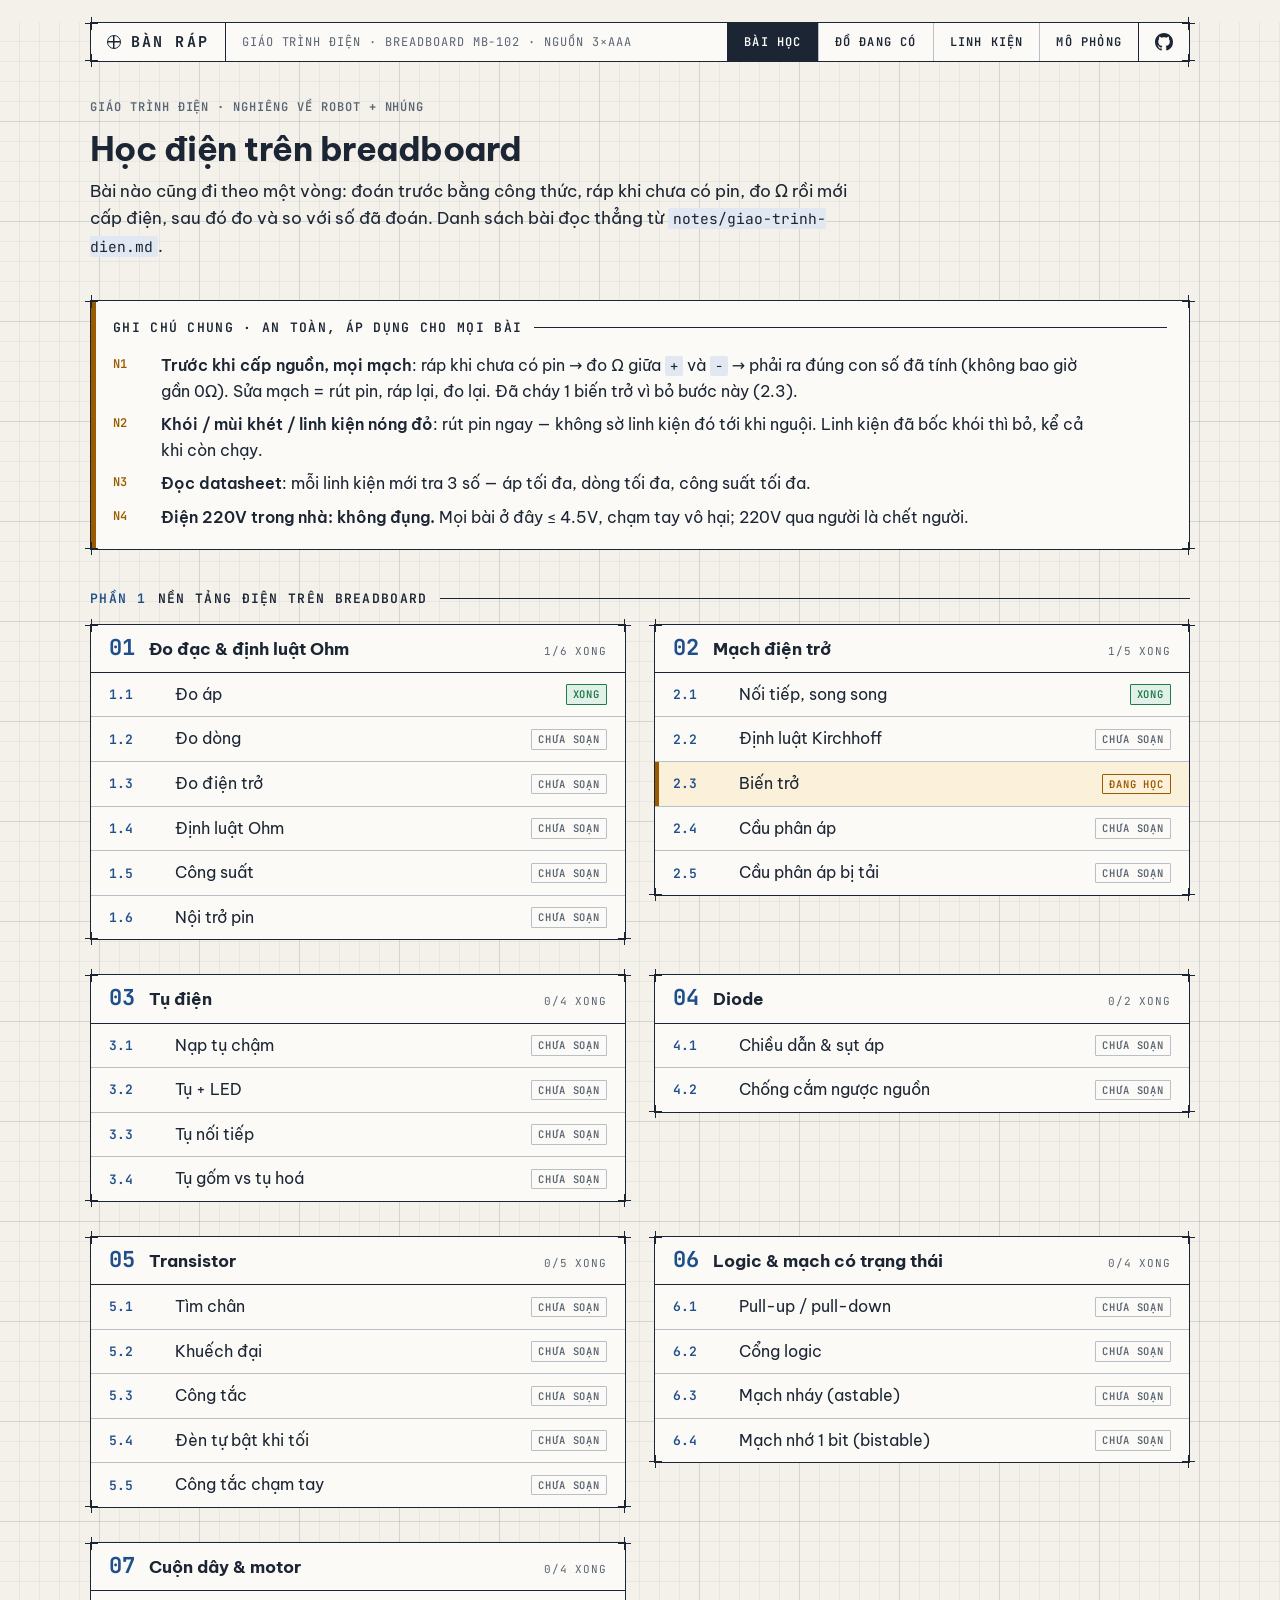
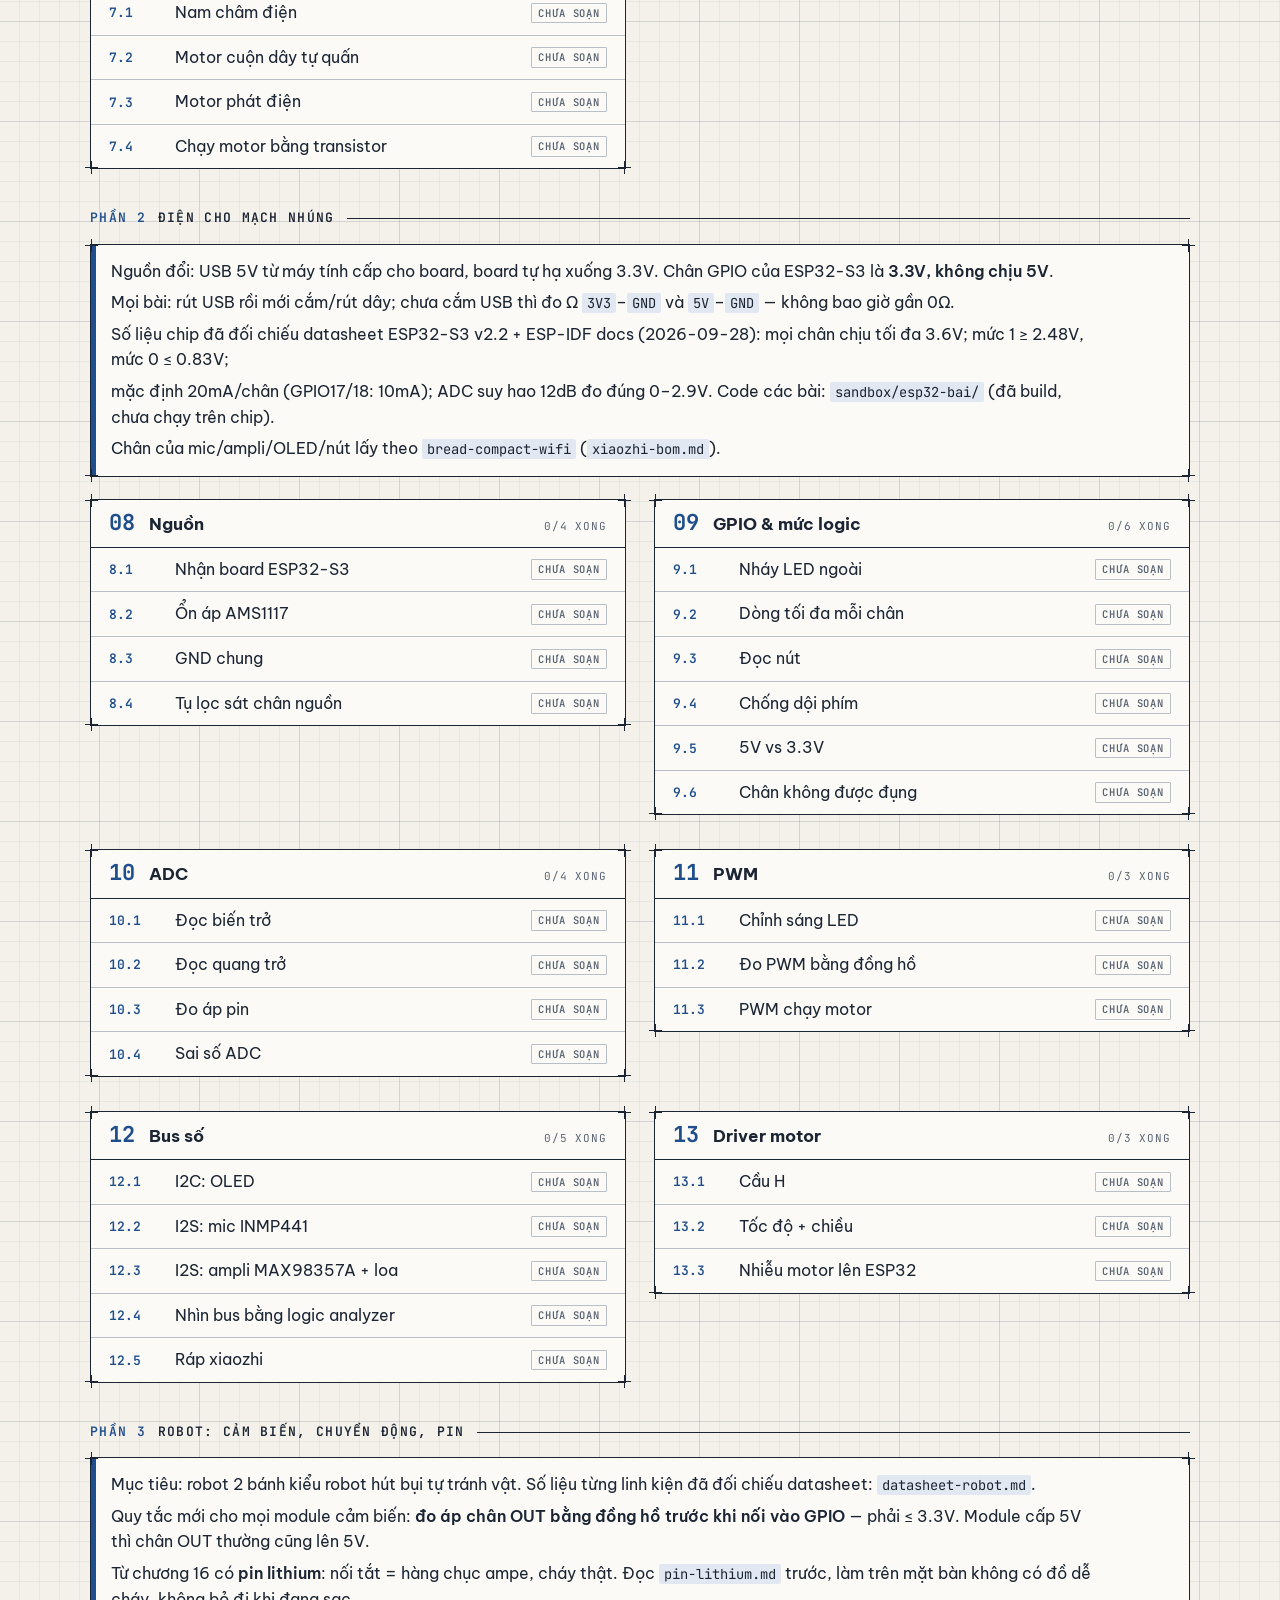
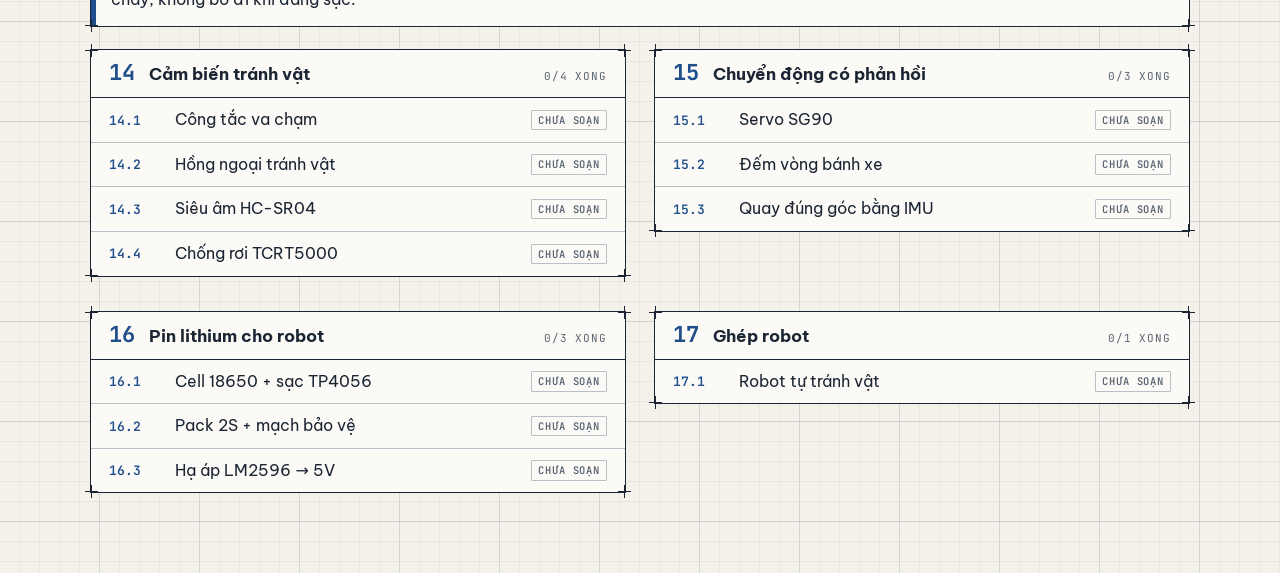
==== hoc/index.html @ 898e3765 "Repo đổi tên bibaplay, ẩn dòng affiliate khi chưa có link Shopee Co-Authored-By: Claude Opus 5.5 <no" ====
<!doctype html>
<html lang="vi">
<head>
<meta charset="utf-8">
<meta name="viewport" content="width=device-width, initial-scale=1">
<title>Bàn Ráp</title>
<link rel="preconnect" href="https://fonts.googleapis.com">
<link rel="stylesheet" href="https://fonts.googleapis.com/css2?family=Be+Vietnam+Pro:wght@400;600;700&family=JetBrains+Mono:wght@400;600&display=swap">
<link rel="stylesheet" href="style.css">
</head>
<body>
<header class="top to">
  <a href="#/" class="logo"><i aria-hidden="true"></i>BÀN RÁP</a>
  <span class="du-an">Giáo trình điện · breadboard MB-102 · nguồn 3×AAA</span>
  <nav><a href="#/" data-r="">Bài học</a><a href="#/do" data-r="do">Đồ đang có</a><a href="#/linh-kien" data-r="linh-kien">Linh kiện</a><a href="#/mo-phong" data-r="mo-phong">Mô phỏng</a></nav>
  <div class="top-phu">
    <span id="luot-xem" class="luot-xem" hidden><svg viewBox="0 0 24 24" aria-hidden="true"><path d="M1.5 12S5.5 4.5 12 4.5 22.5 12 22.5 12 18.5 19.5 12 19.5 1.5 12 1.5 12Z"/><circle cx="12" cy="12" r="3.2"/></svg><b></b><span class="an-chu"> lượt xem</span></span>
    <a href="https://github.com/TyronNhatAnh/bibaplay" class="gh" target="_blank" rel="noopener" aria-label="Source trên GitHub" title="Source trên GitHub"><svg viewBox="0 0 16 16" aria-hidden="true"><path d="M8 0C3.58 0 0 3.58 0 8c0 3.54 2.29 6.53 5.47 7.59.4.07.55-.17.55-.38 0-.19-.01-.82-.01-1.49-2.01.37-2.53-.49-2.69-.94-.09-.23-.48-.94-.82-1.13-.28-.15-.68-.52-.01-.53.63-.01 1.08.58 1.23.82.72 1.21 1.87.87 2.33.66.07-.52.28-.87.51-1.07-1.78-.2-3.64-.89-3.64-3.95 0-.87.31-1.59.82-2.15-.08-.2-.36-1.02.08-2.12 0 0 .67-.21 2.2.82.64-.18 1.32-.27 2-.27.68 0 1.36.09 2 .27 1.53-1.04 2.2-.82 2.2-.82.44 1.1.16 1.92.08 2.12.51.56.82 1.27.82 2.15 0 3.07-1.87 3.75-3.65 3.95.29.25.54.73.54 1.48 0 1.07-.01 1.93-.01 2.2 0 .21.15.46.55.38A8.013 8.013 0 0 0 16 8c0-4.42-3.58-8-8-8Z"/></svg></a>
  </div>
</header>
<main id="app"><p class="mo">Đang tải…</p></main>
<script src="md.js"></script>
<script src="board.js"></script>
<script src="linhkien.js"></script>
<script src="bai-chung.js"></script>
<script src="mua.js"></script>
<script src="mo-phong.js"></script>
<script src="mo-phong-ui.js"></script>
<script src="luu-server.js"></script>
<script src="app.js"></script>
</body>
</html>
---- hoc/style.css ----
/* Phong cách tờ bản vẽ kỹ thuật: giấy kẻ lưới, khung mảnh có dấu góc, khung tên, nhãn mono in hoa.
   Tối = blueprint. Màu linh kiện trên breadboard giữ nghĩa (đỏ = +, xanh = −) ở cả hai nền. */
:root{
  color-scheme:light;
  --bg:#F3F1EA; --grid:rgba(30,52,82,.055); --grid-lon:rgba(30,52,82,.10);
  --panel:#FBFAF6; --ink:#1B2533; --muted:#5B6573; --line:#B9BFC6; --line-dam:#1B2533;
  --accent:#1F4E8C; --accent-bg:#E1E8F2;
  --board:#ECEDEA; --hole:#9AA3AD; --dai:#D6E2F0; --ranh:#D9DCD8;
  --pos:#C8322B; --neg:#2A62C9; --wire-neg:#23303D;
  --pot:#2F6FD6; --knob:#FFFFFF; --tro:#D9B98A; --moi:#D98A00;
  --warn:#9A5B00; --warn-bg:#FBF0D9; --bad:#B42318; --bad-bg:#FBE6E3; --ok:#1F7A4A; --ok-bg:#E2F1E7;
  --mono:"JetBrains Mono",ui-monospace,Menlo,monospace;
}
@media (prefers-color-scheme: dark){
  :root:not([data-theme="light"]){
    color-scheme:dark;
    --bg:#0B2342; --grid:rgba(190,220,255,.06); --grid-lon:rgba(190,220,255,.12);
    --panel:#0F2B50; --ink:#E6F0FA; --muted:#9DB4CE; --line:#3A5A80; --line-dam:#CFE2F6;
    --accent:#8CC4FF; --accent-bg:#17406E;
    --board:#15375F; --hole:#6A88AA; --dai:#1F4A7A; --ranh:#1A4069;
    --pos:#FF7A6E; --neg:#7FB0FF; --wire-neg:#D5E3F2;
    --pot:#4C86E8; --knob:#E6F0FA; --tro:#C4A274; --moi:#FFC24D;
    --warn:#F5BD66; --warn-bg:#3A3018; --bad:#FF9185; --bad-bg:#4A1F24; --ok:#79DBA5; --ok-bg:#133B35;
  }
}
:root[data-theme="dark"]{
  color-scheme:dark;
  --bg:#0B2342; --grid:rgba(190,220,255,.06); --grid-lon:rgba(190,220,255,.12);
  --panel:#0F2B50; --ink:#E6F0FA; --muted:#9DB4CE; --line:#3A5A80; --line-dam:#CFE2F6;
  --accent:#8CC4FF; --accent-bg:#17406E;
  --board:#15375F; --hole:#6A88AA; --dai:#1F4A7A; --ranh:#1A4069;
  --pos:#FF7A6E; --neg:#7FB0FF; --wire-neg:#D5E3F2;
  --pot:#4C86E8; --knob:#E6F0FA; --tro:#C4A274; --moi:#FFC24D;
  --warn:#F5BD66; --warn-bg:#3A3018; --bad:#FF9185; --bad-bg:#4A1F24; --ok:#79DBA5; --ok-bg:#133B35;
}
*{box-sizing:border-box}
html{background:var(--bg)}
body{margin:0;color:var(--ink);font:16px/1.6 "Be Vietnam Pro",system-ui,sans-serif;padding:0 16px;
  background-color:var(--bg);
  background-image:
    linear-gradient(var(--grid-lon) 1px,transparent 1px),linear-gradient(90deg,var(--grid-lon) 1px,transparent 1px),
    linear-gradient(var(--grid) 1px,transparent 1px),linear-gradient(90deg,var(--grid) 1px,transparent 1px);
  background-size:100px 100px,100px 100px,20px 20px,20px 20px;background-position:-1px -1px}
a{color:var(--accent);text-underline-offset:3px}
a:focus-visible,input:focus-visible{outline:2px solid var(--accent);outline-offset:2px}
b,strong{font-weight:600}

/* nhãn kỹ thuật dùng chung */
.eyebrow,thead th,caption,.tb dt,.gate>b,.pill,.dd,figcaption .so-hinh{
  font-family:var(--mono);text-transform:uppercase;letter-spacing:.08em}

/* tờ giấy: khung mảnh + dấu chữ thập ở 4 góc, thò ra ngoài khung 6px */
.to{position:relative;background:var(--panel);border:1px solid var(--line-dam)}
.to::before{content:"";position:absolute;inset:-6px;pointer-events:none;
  --c:var(--line-dam);
  background:
    linear-gradient(var(--c),var(--c)) 0 6px/13px 1px no-repeat,linear-gradient(var(--c),var(--c)) 6px 0/1px 13px no-repeat,
    linear-gradient(var(--c),var(--c)) 100% 6px/13px 1px no-repeat,linear-gradient(var(--c),var(--c)) calc(100% - 6px) 0/1px 13px no-repeat,
    linear-gradient(var(--c),var(--c)) 0 calc(100% - 6px)/13px 1px no-repeat,linear-gradient(var(--c),var(--c)) 6px 100%/1px 13px no-repeat,
    linear-gradient(var(--c),var(--c)) 100% calc(100% - 6px)/13px 1px no-repeat,linear-gradient(var(--c),var(--c)) calc(100% - 6px) 100%/1px 13px no-repeat}

/* đầu trang = dải khung tên */
.top{max-width:1100px;margin:22px auto 0;display:grid;grid-template-columns:auto 1fr auto auto;align-items:stretch}
.top>*{padding:10px 16px;display:flex;align-items:center}
.top>*+*{border-left:1px solid var(--line-dam)}
.logo{font:700 15px/1 var(--mono);letter-spacing:.14em;color:var(--ink);text-decoration:none;gap:10px}
.logo i{display:inline-block;width:14px;height:14px;border:1.5px solid currentColor;border-radius:50%;
  background:linear-gradient(currentColor,currentColor) center/100% 1.5px no-repeat,linear-gradient(90deg,currentColor,currentColor) center/1.5px 100% no-repeat}
.top .du-an{font:12px/1.35 var(--mono);color:var(--muted);text-transform:uppercase;letter-spacing:.08em}
.top nav{gap:0;padding:0}
.top nav a{font:600 12px/1 var(--mono);text-transform:uppercase;letter-spacing:.1em;text-decoration:none;color:var(--ink);padding:0 16px;height:100%;display:flex;align-items:center}
.top nav a+a{border-left:1px solid var(--line)}
.top nav a:hover,.top nav a[aria-current]{background:var(--ink);color:var(--panel)}
/* lượt xem + GitHub, góc phải đầu trang */
.top-phu{gap:14px;font:600 12px/1 var(--mono)}
.top-phu svg{width:18px;height:18px;display:block}
.luot-xem{display:flex;align-items:center;gap:6px;color:var(--muted)}
.luot-xem svg{fill:none;stroke:currentColor;stroke-width:1.8}
.luot-xem[hidden]{display:none}
.luot-xem .an-chu{position:absolute;width:1px;height:1px;overflow:hidden;clip:rect(0 0 0 0)}
.gh{color:var(--ink);display:flex} .gh svg{fill:currentColor} .gh:hover{color:var(--accent)}
/* màn hẹp: logo một hàng, nav xuống hàng dưới và tự xuống dòng thay vì gãy chữ trong từng mục */
@media (max-width:640px){.top{grid-template-columns:1fr auto}.top nav{grid-column:1/-1;grid-row:2}.top .du-an{display:none}.top>*+*{border-left:0;border-top:1px solid var(--line-dam)}
  .top nav{flex-wrap:wrap}.top>.top-phu{border-top:0;border-left:1px solid var(--line-dam)}.top nav a{flex:1 1 auto;height:auto;justify-content:center;white-space:nowrap;padding:12px 10px;border-bottom:1px solid var(--line);margin-bottom:-1px}}

main{max-width:1100px;margin:0 auto;padding-block:36px 80px;display:flex;flex-direction:column;gap:40px}
h1{font-size:34px;line-height:1.15;margin:0;text-wrap:balance;letter-spacing:-.015em}
h1 .so{font-family:var(--mono);font-weight:400;color:var(--accent);margin-right:12px}
/* tiêu đề mục: chữ mono + vạch kẻ tới hết lề như đường chú thích */
h2{font:600 13px/1.4 var(--mono);text-transform:uppercase;letter-spacing:.1em;margin:0 0 16px;display:flex;align-items:center;gap:12px}
h2::after{content:"";flex:1;border-top:1px solid var(--line-dam);min-width:24px}
h2 .so{color:var(--accent)}
.eyebrow{font-size:12px;font-weight:600;color:var(--muted);margin:0 0 12px;display:flex;flex-wrap:wrap;gap:8px;align-items:center}
.lede{max-width:70ch;margin:10px 0 0;font-size:17px}
.mo{color:var(--muted);font-size:14px}
code{font-family:var(--mono);font-size:.86em;background:var(--accent-bg);padding:1px 5px;border-radius:2px}
.khung{padding:18px 22px}
.khung p{margin:0 0 8px;max-width:75ch} .khung p:last-child{margin-bottom:0}
.khung ul{margin:0 0 8px;padding-left:20px}

.pill{display:inline-block;font-size:10.5px;font-weight:600;line-height:1;padding:4px 6px;border:1px solid currentColor;border-radius:1px;white-space:nowrap}
.pill.ok{color:var(--ok);background:var(--ok-bg)} .pill.xau{color:var(--bad);background:var(--bad-bg)}
.pill.dang{color:var(--warn);background:var(--warn-bg)} .pill.soan{color:var(--accent);background:var(--accent-bg)}
.pill.mo{color:var(--muted);border-color:var(--line)}
.pill.canh{color:var(--warn);background:var(--warn-bg)} .pill.kiem{color:var(--accent);background:var(--accent-bg)}

/* khung tên của bài (title block) */
.tb{display:grid;grid-template-columns:repeat(auto-fit,minmax(150px,1fr));margin:0;overflow:hidden}
.tb>div{padding:9px 14px;border-right:1px solid var(--line);border-bottom:1px solid var(--line);margin:0 -1px -1px 0}
.tb dt{font-size:10px;color:var(--muted);margin-bottom:2px}
.tb dd{margin:0;font-weight:600;font-size:14px}

/* ghi chú chung (luật an toàn) — đánh số N1, N2 như tờ ghi chú bản vẽ */
.antoan{padding:18px 22px;box-shadow:inset 5px 0 0 var(--warn)}
.antoan ol{margin:0;padding:0;list-style:none;counter-reset:n;display:flex;flex-direction:column;gap:8px}
.antoan li{counter-increment:n;display:grid;grid-template-columns:3em 1fr;max-width:90ch}
.antoan li::before{content:"N" counter(n);font:600 12px/1.9 var(--mono);color:var(--warn)}

/* trang chủ: danh mục bản vẽ */
.danh-muc{display:grid;grid-template-columns:repeat(auto-fit,minmax(min(100%,480px),1fr));gap:34px 28px;align-items:start}
.dm-dau{display:flex;align-items:baseline;gap:14px;padding:12px 18px;border-bottom:1px solid var(--line-dam)}
.dm-dau .so{font:700 22px/1 var(--mono);color:var(--accent)}
.dm-dau h3{margin:0;font-size:17px;line-height:1.3}
.dm-dau .dem{margin-left:auto;font:11px var(--mono);color:var(--muted);text-transform:uppercase;letter-spacing:.08em;white-space:nowrap}
.ds{list-style:none;margin:0;padding:0}
.ds li+li{border-top:1px solid var(--line)}
.ds a{display:grid;grid-template-columns:3.4em 1fr auto;gap:12px;align-items:center;padding:9px 18px;text-decoration:none;color:var(--ink)}
.ds a:hover{background:var(--accent-bg)}
.ds a.dang-o{background:var(--warn-bg);box-shadow:inset 4px 0 0 var(--warn)}
.ds .id{font:600 13px var(--mono);color:var(--accent)}

.dan-phan{padding:14px 20px;box-shadow:inset 5px 0 0 var(--accent);margin-bottom:22px}
.dan-phan p{margin:0 0 6px;max-width:90ch} .dan-phan p:last-child{margin:0}
.nhan-dan{font:600 10.5px var(--mono);text-transform:uppercase;letter-spacing:.08em;color:var(--accent)}

/* Tờ giấy sáng cho mọi hình vẽ: ở nền blueprint (tối) hình vẫn nằm trên giấy trắng, màu linh kiện thật dễ nhìn. */
:is(.lk-hinh,.do-luoi figure,.can li,.buoc-noidung>figure,.sd-hinh,.mp-ban){
  color-scheme:light;
  --bg:#F3F1EA; --panel:#FFFFFF; --ink:#1B2533; --muted:#5B6573; --line:#C9CED4; --line-dam:#1B2533;
  --accent:#1F4E8C; --accent-bg:#E1E8F2;
  --board:#ECEDEA; --hole:#9AA3AD; --dai:#D6E2F0; --ranh:#D9DCD8;
  --pos:#C8322B; --neg:#2A62C9; --wire-neg:#23303D;
  --pot:#2F6FD6; --knob:#FFFFFF; --tro:#D9B98A; --moi:#D98A00;
  --warn:#9A5B00; --warn-bg:#FBF0D9; --bad:#B42318; --bad-bg:#FBE6E3; --ok:#1F7A4A; --ok-bg:#E2F1E7;
  background:var(--panel);color:var(--ink)}

/* thư viện linh kiện: hình vẽ màu thật, nét chú thích theo màu mực của trang */
svg.lk-anh{display:block;width:100%;height:auto;color:var(--ink)}
svg.lk-kh{display:block;width:100%;max-width:200px;height:auto;margin:auto;color:var(--ink)}
.lk-chan{stroke:#9AA3AD;stroke-width:2.5;fill:none;stroke-linecap:round}
.lk-dan{stroke:var(--muted);stroke-width:1}
.lk-cham{fill:var(--ink)}
.lk-chu,.lk-mo,.lk-canh,.lk-xau{font:10.5px var(--mono);paint-order:stroke;stroke:var(--panel);stroke-width:3px;stroke-linejoin:round}
.lk-chu{fill:var(--ink)} .lk-mo{fill:var(--muted)} .lk-canh{fill:var(--warn);font-weight:600} .lk-xau{fill:var(--bad);font-weight:600}
.lk-trang{fill:#fff;font:600 10px var(--mono)} .lk-trang-mo{fill:#C9D2DB;font:9px var(--mono)} .lk-toi{fill:#2A1A0C;font:700 12px var(--mono)}
.lk-lcd{fill:#1C2A18;font:600 17px var(--mono)}
.lk-to-ngang{fill:var(--dai)}
.lk-net{stroke:currentColor;stroke-width:1.8;fill:none;stroke-linejoin:round} .lk-net-mo{stroke:currentColor;stroke-width:1.3}
.lk-dac{fill:currentColor} .lk-chu-kh{fill:currentColor;font:600 14px var(--mono)}
.lk-luoi{display:grid;grid-template-columns:repeat(auto-fill,minmax(min(100%,470px),1fr));gap:28px}
.lk-the{display:flex;flex-direction:column;scroll-margin-top:20px}
.lk-the.chon{box-shadow:0 0 0 3px var(--moi)}
.lk-the header{display:flex;flex-wrap:wrap;align-items:center;gap:8px 12px;padding:10px 16px;border-bottom:1px solid var(--line-dam)}
.lk-the h3{margin:0;font-size:16px;flex:1 1 12em}
.lk-hinh{display:grid;grid-template-columns:1.7fr 1fr;border-bottom:1px solid var(--line-dam)}
.lk-hinh.mot{grid-template-columns:1fr}
.lk-hinh.mot svg.lk-anh{max-width:340px;margin:0 auto}
.lk-hinh figure{display:flex;flex-direction:column;justify-content:center;padding:10px 12px 0}
.lk-hinh figure+figure{border-left:1px solid var(--line)}
.lk-hinh figcaption{font:600 10px var(--mono);text-transform:uppercase;letter-spacing:.08em;color:var(--muted);padding:6px 0 8px;margin-top:auto}
.lk-tt{margin:0}
.lk-tt>div{display:grid;grid-template-columns:8.5em 1fr;gap:12px;padding:8px 16px;border-top:1px solid var(--line)}
.lk-tt>div:first-child{border-top:0}
.lk-tt dt{font:600 10px/2 var(--mono);text-transform:uppercase;letter-spacing:.08em;color:var(--muted)}
.lk-tt dd{margin:0;font-size:14.5px} .lk-tt ul{margin:0;padding-left:18px}
.lk-tt .bay-lk dt,.lk-tt .bay-lk dd{color:var(--warn)}
@media (max-width:520px){.lk-hinh{grid-template-columns:1fr}.lk-hinh figure+figure{border-left:0;border-top:1px solid var(--line)}.lk-tt>div{grid-template-columns:1fr;gap:0}}
.do-luoi{list-style:none;margin:0;padding:0;display:grid;grid-template-columns:repeat(auto-fill,minmax(220px,1fr));gap:22px}
.do-luoi a{display:flex;flex-direction:column;height:100%;text-decoration:none;color:var(--ink)}
.do-luoi a:hover{box-shadow:0 0 0 2px var(--accent)}
.do-luoi figure{padding:8px 10px;border-bottom:1px solid var(--line)}
.do-chu{padding:8px 12px;display:flex;flex-direction:column;gap:2px;font-size:14px}
.do-chu .mo{font-size:12.5px} .do-chu .sl{color:var(--ink)}
/* bản web: tick đồ đang có, đánh dấu tiến độ */
.do-chon{display:flex;flex-direction:column;height:100%;color:var(--ink);cursor:pointer}
.do-chon:has(input:checked){box-shadow:0 0 0 2px var(--ok)}
.do-chon input{accent-color:var(--ok);width:16px;height:16px;vertical-align:-2px}
.do-nut{display:flex;flex-wrap:wrap;gap:10px;align-items:center}
.do-nut button{font:600 12px/1 var(--mono);text-transform:uppercase;letter-spacing:.06em;padding:9px 12px;cursor:pointer;
  color:var(--ink);background:var(--panel);border:1px solid var(--line-dam);border-radius:1px}
.do-nut button:hover{box-shadow:0 0 0 2px var(--accent)}
.do-nut button:focus-visible{outline:2px solid var(--accent);outline-offset:2px}
.do-nut button[aria-pressed="true"]{color:var(--ok);background:var(--ok-bg);border-color:var(--ok)}

/* bài */
.can{list-style:none;margin:0 0 8px;padding:0;display:grid;grid-template-columns:repeat(auto-fill,minmax(250px,1fr));gap:0}
.can li{border:1px solid var(--line);margin:0 -1px -1px 0;background:var(--panel);display:flex;flex-direction:column}
.can li>a:not(.mua),.can li>.can-o{display:grid;grid-template-columns:96px 1fr;gap:10px;align-items:center;color:var(--ink);text-decoration:none}
.can li>a:not(.mua),.can li>.can-o{padding:6px 12px 6px 6px;flex:1}
.can li>a:not(.mua):hover{background:var(--accent-bg)}
.can svg.lk-anh{width:96px}
/* hình thu nhỏ: chỉ giữ linh kiện, chú thích đọc ở thư viện */
.can :is(.lk-chu,.lk-mo,.lk-canh,.lk-xau,.lk-dan,.lk-cham){display:none}
.can-chu{display:flex;flex-direction:column;align-items:flex-start;gap:4px;font-size:14.5px;line-height:1.35}
.khong-hinh{font:10px var(--mono);color:var(--muted);text-align:center;padding:6px}
.sd-luoi{display:grid;grid-template-columns:repeat(auto-fit,minmax(280px,1fr));gap:26px}
figure{margin:0}
.sd-hinh{padding:14px 16px 0;display:flex;flex-direction:column}
.sd-hinh figcaption{margin:auto -16px 0;padding:8px 16px;border-top:1px solid var(--line-dam);font-size:14px;color:var(--muted)}
svg.sd{display:block;width:100%;max-width:340px;height:auto;color:var(--ink);margin:8px auto 10px}
.sd-net{stroke:currentColor;fill:none;stroke-width:1.8;stroke-linejoin:round}
.sd-to{fill:var(--panel)}
.sd-nong{stroke:var(--bad);fill:none;stroke-width:3;stroke-linejoin:round}
.sd-cham{fill:currentColor}
.sd-chu{fill:currentColor;font:12px var(--mono)} .sd-mo{fill:var(--muted);font:11px var(--mono)}
.sd-pos{fill:var(--pos);font:600 13px var(--mono)} .sd-neg{fill:var(--neg);font:600 13px var(--mono)}
.sd-xau{fill:var(--bad);font:600 12px var(--mono)}

.phan-dau{display:flex;align-items:center;gap:14px}
.phan-dau .chu-phan{width:46px;height:46px;flex:none;border:1.5px solid var(--line-dam);border-radius:50%;display:grid;place-items:center;font:700 19px var(--mono);background:var(--panel)}
.phan-dau h2{flex:1;margin:0;font-size:14px}
.phan>.lede{margin-left:60px}
.cac-buoc{list-style:none;margin:22px 0 0;padding:0;display:flex;flex-direction:column;gap:28px}
.buoc.cap-dien{box-shadow:inset 5px 0 0 var(--warn)}
.buoc.kiem-truoc{box-shadow:inset 5px 0 0 var(--accent)}
.buoc h4{margin:0;padding:10px 18px;font-size:16px;line-height:1.35;display:flex;flex-wrap:wrap;gap:8px 12px;align-items:center;border-bottom:1px solid var(--line-dam)}
/* ký hiệu chi tiết: vòng tròn chia đôi, trên = số bước, dưới = phần */
.tag{width:40px;height:40px;flex:none;border:1.5px solid var(--line-dam);border-radius:50%;display:grid;grid-template-rows:1fr 1fr;
  font-family:var(--mono);text-align:center;background:linear-gradient(var(--line-dam),var(--line-dam)) center/100% 1.5px no-repeat}
.tag b{font-size:13px;line-height:1;align-self:end;padding-bottom:3px} .tag i{font-style:normal;font-size:10px;line-height:1;padding-top:4px;color:var(--muted)}
.buoc-noidung{display:grid;grid-template-columns:minmax(260px,1fr) minmax(0,1.6fr)}
.buoc-chu{padding:14px 18px}
.buoc-noidung>figure{border-left:1px solid var(--line-dam);display:flex;flex-direction:column;min-width:0}
.buoc-noidung>figure>.cuon{padding:10px 10px 4px}
@media (max-width:860px){.buoc-noidung{grid-template-columns:1fr}.buoc-noidung>figure{border-left:0;border-top:1px solid var(--line-dam)}}
.buoc figcaption{display:flex;gap:12px;align-items:baseline;flex-wrap:wrap;padding:7px 14px;border-top:1px solid var(--line);font-size:13px;color:var(--muted);margin-top:auto}
figcaption .so-hinh{font-size:11px;font-weight:600;color:var(--ink)}
.buoc-chu p{margin:0 0 8px}
.gate{margin-top:12px;display:grid;grid-template-columns:auto 1fr;gap:6px 12px;font-size:15px;border:1px solid var(--line);padding:10px 12px;background:var(--bg)}
.gate>b{font-size:10.5px;line-height:2.1}
.gate>.y{color:var(--ok)} .gate>.n{color:var(--bad)}
.cuon{overflow-x:auto}
.buoc figure svg{display:block;width:100%;height:auto}

table{border-collapse:collapse;width:100%;font-variant-numeric:tabular-nums;background:var(--panel);border:1px solid var(--line-dam)}
caption{text-align:left;font-size:12px;font-weight:600;padding:0 0 8px;color:var(--ink)}
th,td{text-align:left;padding:8px 12px;border:1px solid var(--line);vertical-align:top}
thead th{font-size:10.5px;color:var(--muted);border-bottom:1px solid var(--line-dam);font-weight:600}
tbody th{font-weight:600}
.bang-do{margin-bottom:22px}
.bang-do input{width:100%;min-width:90px;font:15px var(--mono);padding:6px 8px;border:0;border-bottom:1.5px solid var(--line-dam);border-radius:0;background:transparent;color:var(--ink)}
.bang-do input:focus{background:var(--accent-bg);outline:none}
.dd{font-size:10.5px;color:var(--muted);margin-bottom:2px}
.bay{padding:18px 22px;box-shadow:inset 5px 0 0 var(--warn)}
.bay h2{color:var(--warn)} .bay ul{margin:0;padding-left:20px;display:flex;flex-direction:column;gap:6px}
.alarm{padding:18px 22px;background:var(--bad-bg);border-color:var(--bad);box-shadow:inset 5px 0 0 var(--bad)}
.alarm::before{--c:var(--bad)}
.alarm h2{color:var(--bad);margin-bottom:8px} .alarm h2::after{border-color:var(--bad)} .alarm p{margin:0;max-width:80ch}
.dh-bai{display:flex;justify-content:space-between;gap:16px;flex-wrap:wrap;border-top:1px solid var(--line-dam);padding-top:14px;font:600 13px var(--mono)}
.dh-bai a{text-decoration:none}
.md{padding:22px 26px}
.md table{margin:8px 0 18px} .md h2{margin-top:26px} .md h2:first-child{margin-top:0}
.md h3{font-size:16px;margin:18px 0 8px}

/* breadboard */
.bb-board{fill:var(--board);stroke:var(--line-dam);stroke-width:1} .bb-ranh{fill:var(--ranh)}
.bb-lo circle{fill:var(--hole)} .bb-dai{fill:var(--dai)}
.bb-so{fill:var(--muted);font:10px var(--mono)}
.bb-vach-pos{stroke:var(--pos);stroke-width:2} .bb-vach-neg{stroke:var(--neg);stroke-width:2}
.bb-cuc-pos{fill:var(--pos);font:700 14px var(--mono)} .bb-cuc-neg{fill:var(--neg);font:700 14px var(--mono)}
.bb-chan{stroke:#8A949E;stroke-width:2;fill:none}
.bb-chancam{fill:var(--ink)}
.bb-tro{fill:var(--tro);stroke:rgba(0,0,0,.3)}
.bb-ldr{fill:#C9674F;stroke:rgba(0,0,0,.3)} .bb-ldr-zz{stroke:#F6D9B8;fill:none;stroke-width:1.5}
.bb-pot{fill:var(--pot)} .bb-knob{fill:var(--knob);stroke:var(--pot);stroke-width:2} .bb-slot{stroke:var(--pot);stroke-width:3}
.bb-potchu{fill:#fff;font:700 10px var(--mono)}
.bb-nhan{fill:var(--ink);font:600 11px var(--mono)}
.bb-cuc{fill:var(--pos);font:700 11px var(--mono)}
.bb-day{stroke-width:4.5;stroke-linecap:round;fill:none}
.bb-daypin{stroke-width:3;fill:none}
.bb-cam{stroke:var(--bad);stroke-width:3;stroke-dasharray:6 5;fill:none} .bb-cam-x{stroke:var(--bad);stroke-width:3.5}
.bb-camchu{fill:var(--bad);font:700 11px var(--mono)}
.bb-camchu,.bb-nhan,.bb-ghichu{paint-order:stroke;stroke:var(--board);stroke-width:4px;stroke-linejoin:round}
.bb-hop{fill:var(--panel);stroke:var(--ink);stroke-width:1.5}
.bb-cell{fill:#3B4652;stroke:#222} .bb-cellchu{fill:#E8EDF2;font:600 11px var(--mono)}
.bb-cell-rong{fill:none;stroke:var(--muted);stroke-dasharray:4 3}
.bb-tiepdiem{fill:#B8BEC4;stroke:#6E767E}
.bb-mo{fill:var(--muted);font:11px var(--mono)}
.bb-xau{fill:var(--bad);font:700 12px var(--mono)} .bb-canh{fill:var(--warn);font:700 12px var(--mono)}
.bb-ghichu{fill:var(--ink);font:600 11px var(--mono)}
.bb-dh{fill:#2A3440;stroke:var(--line-dam)} .bb-lcd{fill:#CFE3C8} .bb-lcdchu{fill:#1C2A18;font:600 18px var(--mono)}
.bb-dhchu{fill:#DDE3E8;font:11px var(--mono)}
.bb-cong-den{fill:#0B0F13;stroke:#DDE3E8} .bb-cong-do{fill:#D8322A;stroke:#DDE3E8}
.bb-que-do{stroke:#D8322A;stroke-width:2.5;fill:none;stroke-dasharray:7 4} .bb-que-do-dau{fill:#D8322A}
.bb-que-den{stroke:var(--wire-neg);stroke-width:2.5;fill:none;stroke-dasharray:7 4} .bb-que-den-dau{fill:var(--wire-neg)}
.bb-moi{fill:none;stroke:var(--moi);stroke-width:2.5;stroke-dasharray:5 4}
@media (prefers-reduced-motion:no-preference){.bb-moi{animation:nhay 1.6s ease-in-out infinite}}
@keyframes nhay{50%{stroke-opacity:.35}}
.bb-d4148{fill:#E0633A;stroke:rgba(0,0,0,.35)} .bb-d4007{fill:#23282E} .bb-vach-den{fill:#111} .bb-vach-bac{fill:#C9CED4}
.bb-tuhoa{fill:#20418F;stroke:rgba(0,0,0,.4)} .bb-tuhoa-soc{fill:#C9D3E6} .bb-tuhoa-tru{fill:#20418F;font:700 11px var(--mono)}
.bb-tugom{fill:#E3A33B;stroke:rgba(0,0,0,.35)} .bb-tugom-chu{fill:#3A2608;font:700 8px var(--mono)}
.bb-to92{fill:#23282E} .bb-to92-chu{fill:#DDE3E8;font:7.5px var(--mono)}
.bb-nut{fill:#3B4148;stroke:#15191D} .bb-nut-num{fill:#15191D;stroke:#8A949E} .bb-nut-num.nhan{fill:var(--moi)}
.bb-nutchu{fill:var(--muted);font:9px var(--mono)}
.bb-modten{fill:#fff;font:600 10px var(--mono)} .bb-modchan{fill:#fff;font:600 9px var(--mono)}
.bb-esp{fill:#1E2328;stroke:#15191D} .bb-usb{fill:#B8BEC4;stroke:#6E767E} .bb-header{fill:#E0B84C}
.bb-espchan{fill:#fff;font:600 9.5px var(--mono)} .bb-espten{fill:#9AA3AD;font:9px var(--mono)}
.bb-motor{fill:#B8BEC4;stroke:#6E767E} .bb-truc{fill:#6E767E} .bb-motorchu{fill:#23282E;font:700 14px var(--mono)}
.bb-loa{fill:#2A3038;stroke:#15191D} .bb-loa-giua{fill:#8A949E}
.buoc figure .phac{padding:10px}
pre.code{font-variant-ligatures:none;margin:0;padding:14px 16px;overflow-x:auto;font:13px/1.5 var(--mono);background:var(--panel);border:1px solid var(--line-dam);white-space:pre}
.bb-to92-chu-ngoai{fill:var(--ink);font:600 8.5px var(--mono);paint-order:stroke;stroke:var(--board);stroke-width:3px}

/* nút mua (link affiliate, mua.js) */
.mua{font:600 11px/1 var(--mono);text-transform:uppercase;letter-spacing:.06em;color:#fff;background:#EE4D2D;padding:6px 8px;text-decoration:none;border-radius:2px;white-space:nowrap}
.lk-the header .mua{margin-left:auto}
.can li>.mua{align-self:flex-start;margin:0 12px 8px 108px}
.mua:hover{filter:brightness(1.1)} .mua:focus-visible{outline:2px solid var(--accent);outline-offset:2px}

/* trang mô phỏng (mo-phong-ui.js): board bên trái, pin + đồng hồ + cảnh báo bên phải */
.mp{display:grid;grid-template-columns:minmax(0,1fr) 320px;gap:18px 22px;align-items:start}
.mp-cu,.mp-tham{grid-column:1/-1}
.mp-cu{display:flex;flex-wrap:wrap;padding:8px;gap:6px}
.mp-cu button,.mp-go button,.mp-nho{font:600 12px/1 var(--mono);letter-spacing:.04em;padding:8px 10px;cursor:pointer;background:var(--panel);color:var(--ink);border:1px solid var(--line)}
.mp-cu button[aria-pressed="true"]{background:var(--ink);color:var(--panel);border-color:var(--ink)}
.mp-cu button:focus-visible,.mp-nho:focus-visible,.mp-go button:focus-visible,.mp select:focus-visible,.mp input:focus-visible{outline:2px solid var(--accent);outline-offset:2px}
.mp-tham{display:flex;gap:14px;min-height:30px;align-items:center;font-size:14px}
.mp select,.mp-go input{font:13px var(--mono);padding:5px 6px;background:var(--panel);color:var(--ink);border:1px solid var(--line)}
.mp-ban{padding:10px;min-width:0}
.mp-ban svg{display:block;width:100%;height:auto;cursor:crosshair;touch-action:manipulation}
.mp-goi{margin:8px 4px 0;font-size:14px;min-height:1.6em}
.mp-go{display:flex;gap:8px;align-items:center;margin:8px 4px 0;font-size:13px;color:var(--muted)}
.mp-go input{width:12em}
.mp-ben{display:flex;flex-direction:column;gap:18px}
.mp-khoi{padding:12px 14px}
.mp-khoi h3{font:600 11px var(--mono);text-transform:uppercase;letter-spacing:.1em;margin:0 0 8px;color:var(--muted)}
.mp-khoi p{margin:0 0 8px;font-size:14px}
.mp-lcd{font:600 30px/1 var(--mono);background:#CFE3C8;color:#1C2A18;padding:10px 12px;text-align:right;border:1px solid var(--line-dam);margin-bottom:10px;min-height:52px}
.mp-hang{display:flex;flex-wrap:wrap;gap:8px 14px;font-size:13px;margin-bottom:10px}
.mp-khoi .do-nut{gap:6px;margin:0}
.mp-khoi .do-nut button{padding:8px 9px;font-size:11px}
.mp-canh,.mp-ds{list-style:none;margin:0;padding:0;font-size:14px;display:flex;flex-direction:column;gap:6px}
.mp-canh li{padding:6px 8px;border-left:4px solid var(--line)}
.mp-canh .mp-chay{background:var(--bad-bg);border-color:var(--bad)} .mp-canh .mp-nong{background:var(--warn-bg);border-color:var(--warn)}
.mp-canh .mp-tin{color:var(--muted)}
#mp-canh-khung.co-chay{box-shadow:inset 5px 0 0 var(--bad)}
.mp-ds li{display:flex;flex-wrap:wrap;gap:6px 10px;align-items:center;justify-content:space-between;padding-bottom:6px;border-bottom:1px solid var(--line)}
.mp-ds li>div{flex:1 1 180px}
.mp-truot{display:flex;align-items:center;gap:6px;font-size:12px;color:var(--muted);flex:1 1 100%}
.mp-truot input{flex:1}
.mp-nho{padding:6px 8px;font-size:11px}
.mp-nho[aria-pressed="true"]{background:var(--moi);color:#1B2533;border-color:var(--moi)}
.mp-hoi{background:var(--warn-bg);padding:8px 10px;margin-bottom:8px}
.xau-chu{color:var(--bad)}
.mp-cho{fill:none;stroke:var(--moi);stroke-width:3}
.mp-thong{fill:rgba(31,78,140,.14);stroke:var(--accent);stroke-width:1.5}
line.mp-thong{stroke:var(--accent);stroke-width:12;stroke-opacity:.18;stroke-linecap:round}
.mp-tro{fill:none;stroke:var(--accent);stroke-width:2}
.mp-lop{pointer-events:none}
.mp-nong{fill:none;stroke:#E07020;stroke-width:3}
.mp-khoi-hinh circle{fill:#8A8F96;opacity:.7}
.mp-khoi-chu{fill:#B42318;font:700 12px var(--mono)}
.mp-quay-net{fill:none;stroke:#2E9E5B;stroke-width:3}
@media (prefers-reduced-motion:no-preference){
  .mp-nong{animation:nhay 0.8s ease-in-out infinite}
  .mp-khoi-hinh circle{animation:khoi 1.4s ease-out infinite} .mp-khoi-hinh circle:nth-child(2){animation-delay:.45s} .mp-khoi-hinh circle:nth-child(3){animation-delay:.9s}
  .mp-quay{animation:quay .6s linear infinite}
}
@keyframes khoi{from{transform:translateY(0);opacity:.8}to{transform:translateY(-18px);opacity:0}}
@keyframes quay{to{transform:rotate(360deg)}}
@media (max-width:900px){.mp{grid-template-columns:minmax(0,1fr)}}

/* In / xuất PDF (hoc/xuat-pdf.py): nền trắng, bỏ phần bấm được, giữ màu dây/linh kiện vì màu mang nghĩa (+/−).
   "có / thiếu" là đồ của người xem → không in. Bước ráp không bị cắt đôi qua 2 trang. */
@media print{
  @page{size:A4;margin:11mm 10mm}
  *{-webkit-print-color-adjust:exact;print-color-adjust:exact}
  html,body{background:#fff}
  body{background-image:none;padding:0;font-size:13px}
  .top{margin:0 0 10px}
  .top nav,.dh-bai,.do-nut,.tien-do,.can-chu .pill,.lk-the header .pill,p:has(>#luu),.mp-mo,.top-phu,.mua{display:none}
  main{max-width:none;padding-block:0;gap:22px}
  .lede{font-size:14px}
  .buoc-noidung{grid-template-columns:minmax(220px,1fr) minmax(0,1.5fr)}
  .buoc-noidung>figure{border-left:1px solid var(--line-dam);border-top:0}
  .buoc,.sd-hinh,.lk-the,.gate,.alarm,.bay,tr,.can li,.do-luoi li{break-inside:avoid}
  h1,h2,h3,h4,.phan-dau,caption{break-after:avoid}
  .cuon{overflow:visible}
  /* board.js đặt min-width 560px inline cho màn hẹp; khi in thì cho co theo khung, không tràn mép giấy */
  .buoc figure svg{min-width:0!important}
  html{zoom:.8}
  pre.code{white-space:pre-wrap;overflow:visible;font-size:10.5px}
  a{color:var(--ink);text-decoration:none}
}
/* chân trang bản web chia sẻ (xuat-web.py chèn vào): nói rõ nội dung do AI soạn, chưa kiểm hết */
.ghi-ai{max-width:1100px;margin:0 auto 40px;padding:12px 16px;font-size:13.5px;line-height:1.55;color:var(--muted)}
.ghi-ai b{color:var(--ink)} .ghi-ai p{margin:0 0 4px;max-width:95ch} .ghi-ai p:last-child{margin:0}
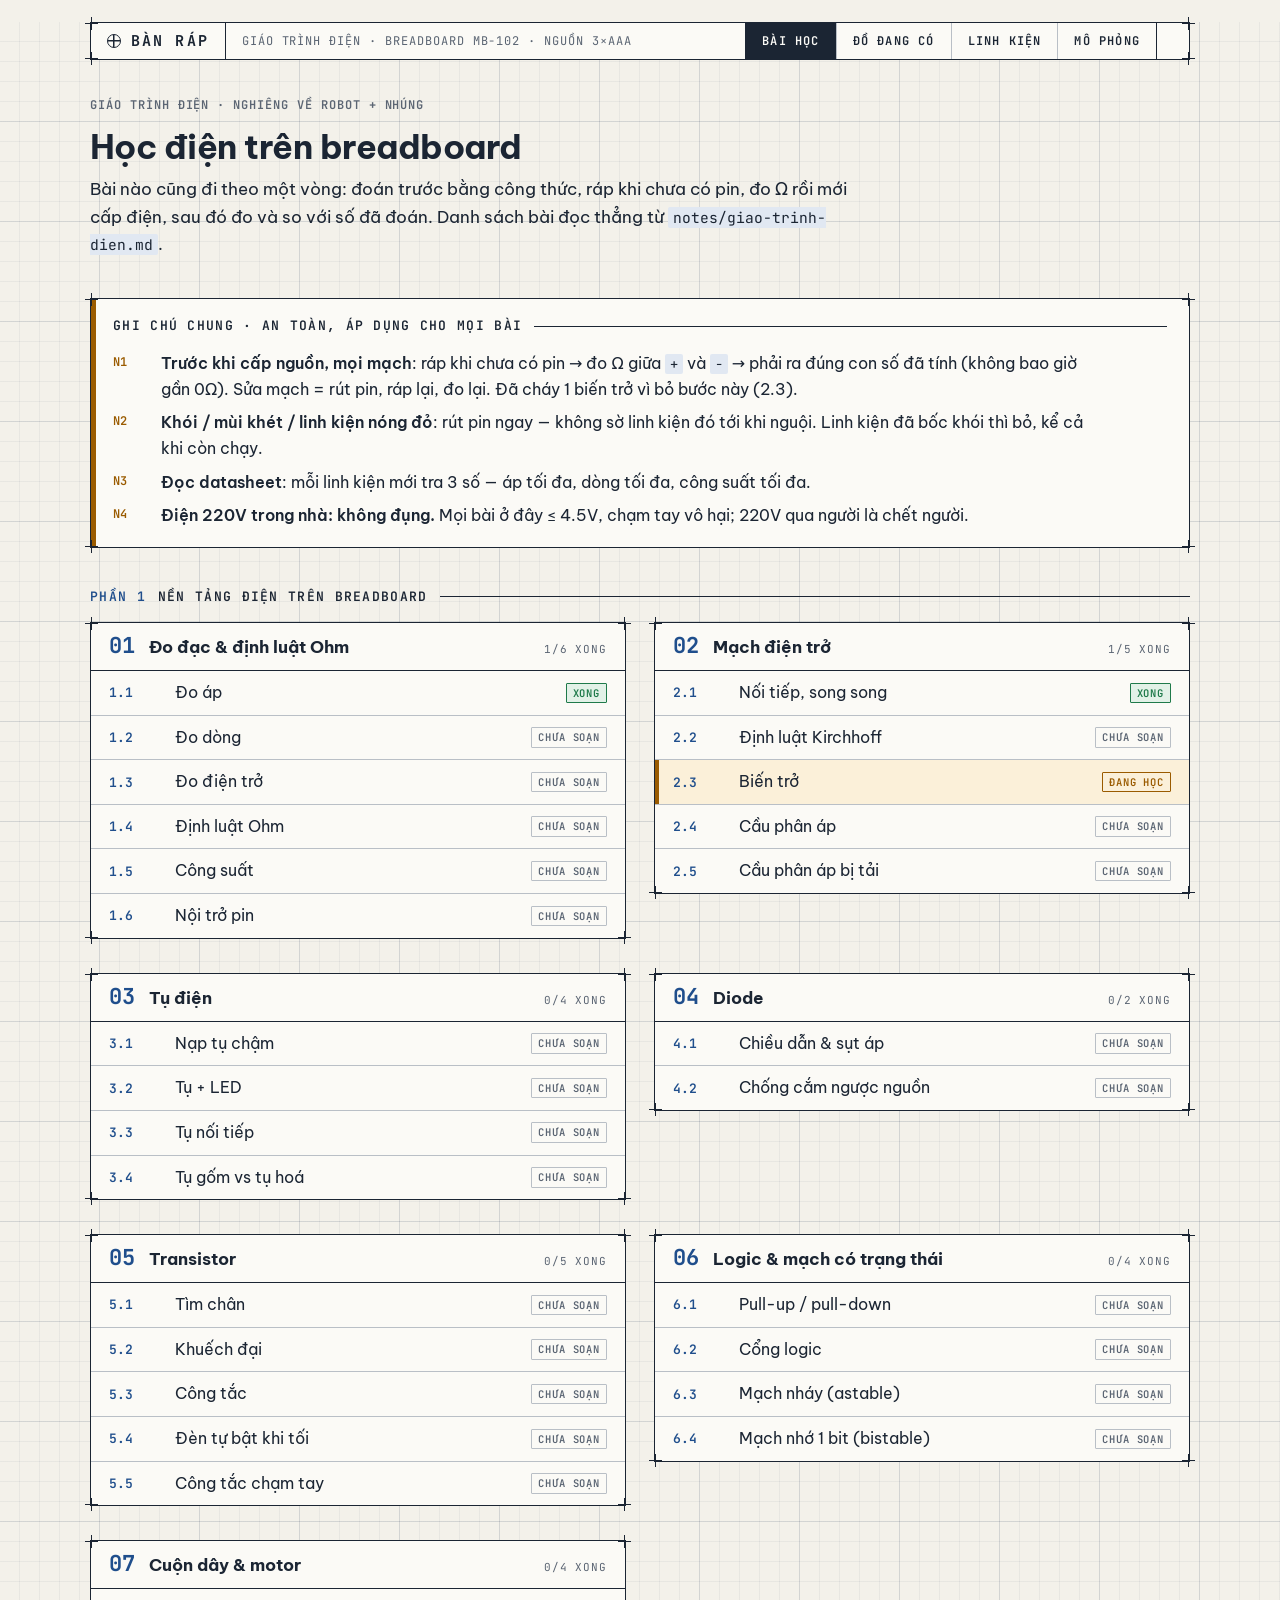
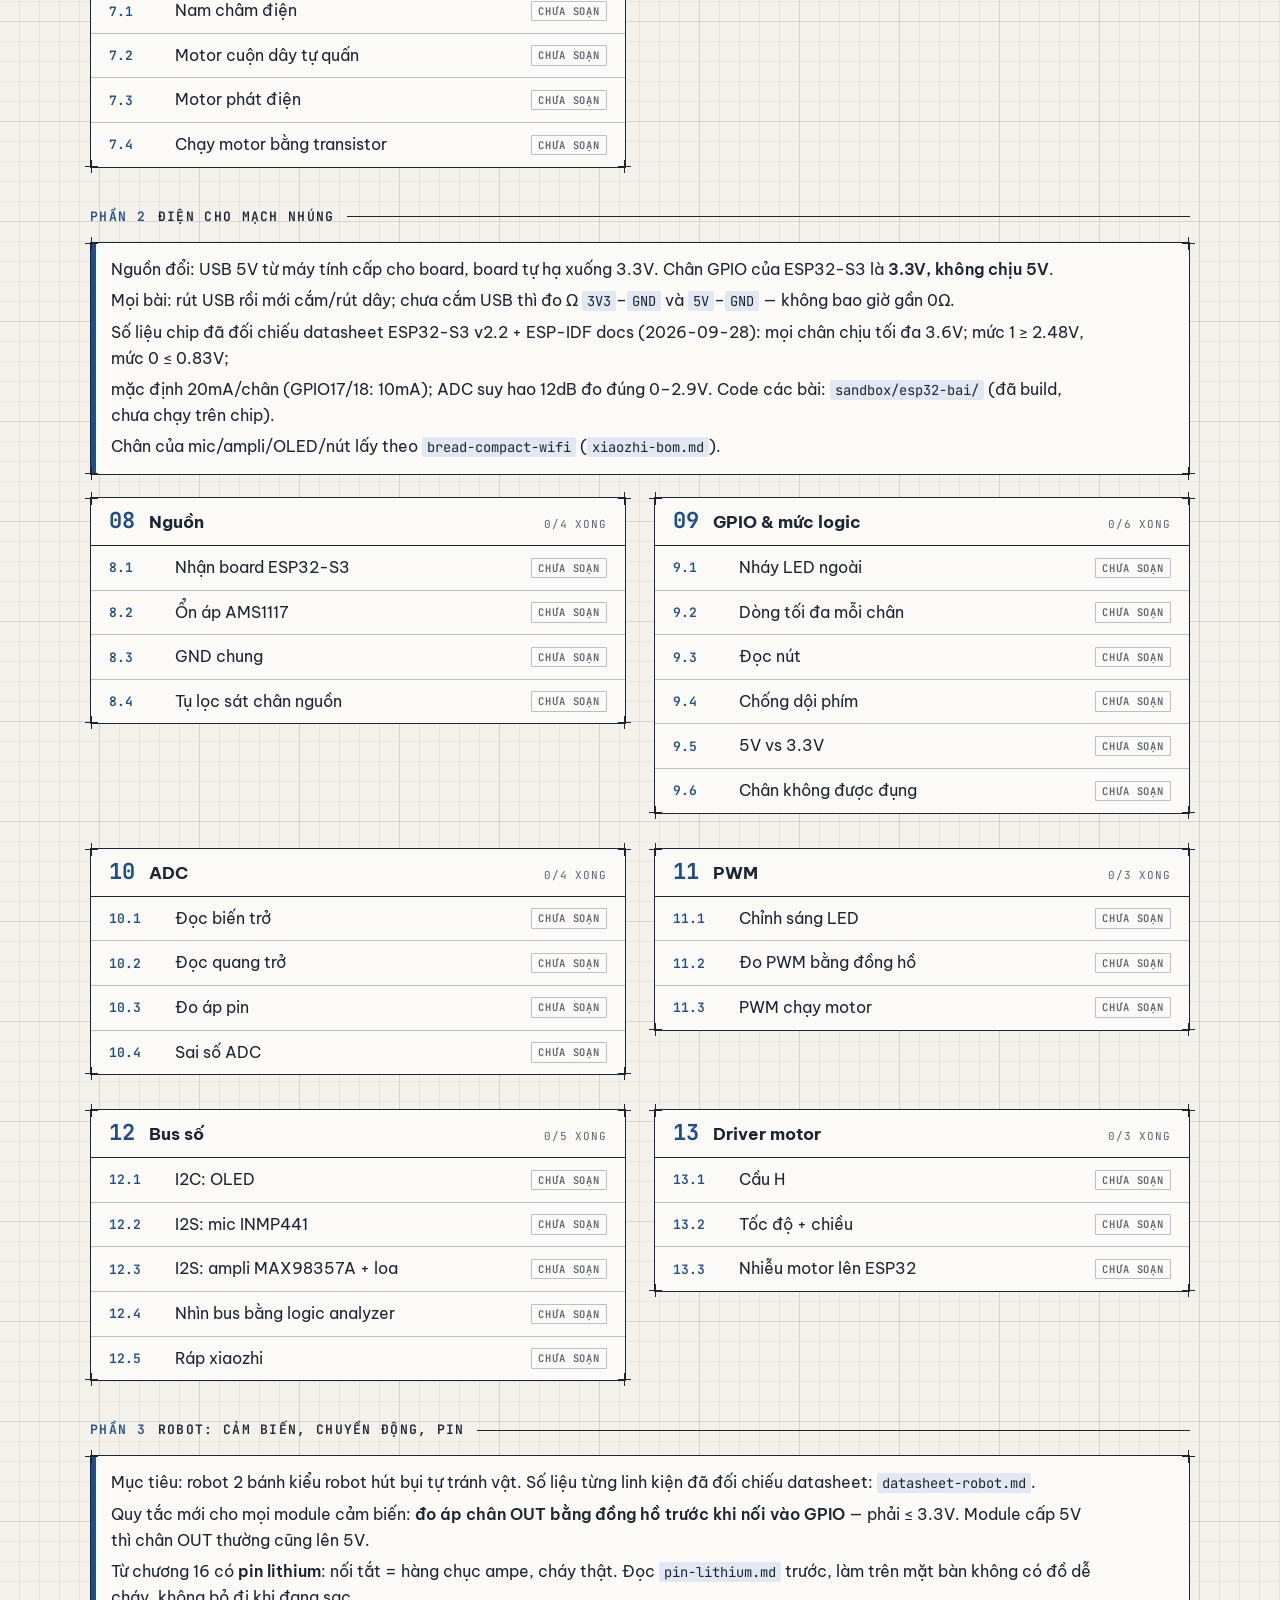
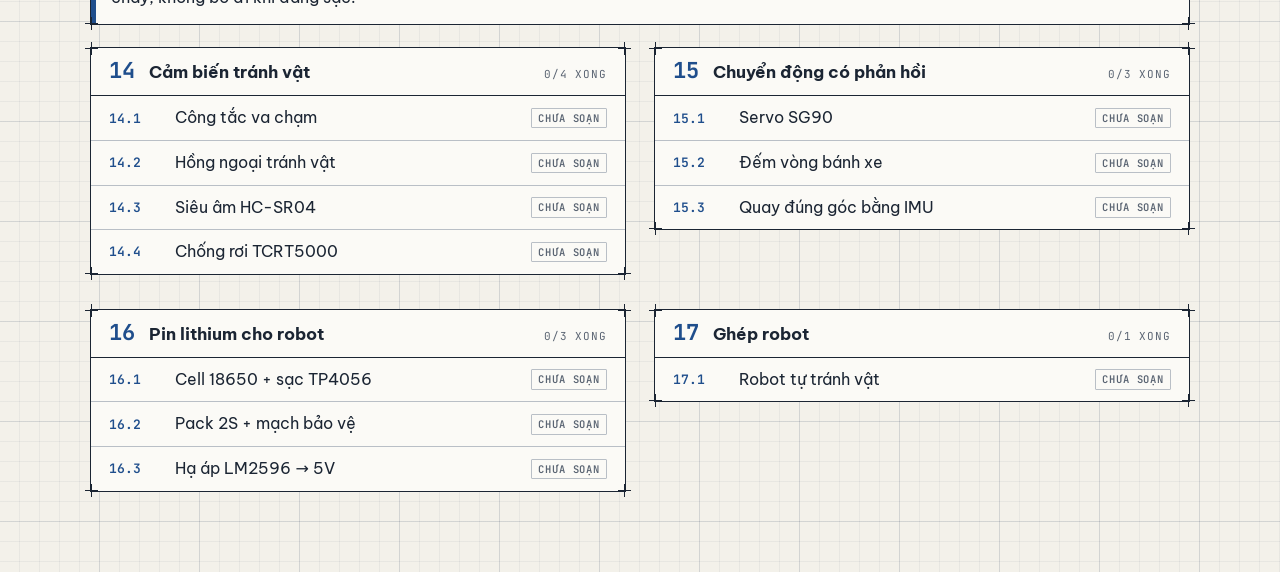
==== commit 68f23798: "Web: URL thật + render sẵn cho SEO, đếm click nút mua, ẩn GitHub Route hash (#/bai/2.3) làm Google c" ====
--- a/hoc/index.html
+++ b/hoc/index.html
@@ -3,19 +3,35 @@
 <head>
 <meta charset="utf-8">
 <meta name="viewport" content="width=device-width, initial-scale=1">
+<!-- base: trang nằm ở /bai/2.3/ vẫn tải style.css, bai/*.js… từ gốc web. xuat-web.py đổi thành "/" cho bản publish. -->
+<base href="/hoc/">
+<!--meta: app.js (datMeta) sửa các thẻ này theo trang; xuat-web.py chụp lại cho từng trang tĩnh -->
 <title>Bàn Ráp</title>
+<meta name="description" content="">
+<link rel="canonical" href="">
+<meta property="og:title" content="Bàn Ráp">
+<meta property="og:description" content="">
+<meta property="og:url" content="">
+<!--/meta-->
+<meta property="og:type" content="website">
+<meta property="og:site_name" content="Bàn Ráp · bibaplay.com">
+<meta property="og:locale" content="vi_VN">
+<meta property="og:image" content="https://bibaplay.com/og.png">
+<meta property="og:image:width" content="1200">
+<meta property="og:image:height" content="630">
+<meta name="twitter:card" content="summary_large_image">
+<link rel="icon" href="data:image/svg+xml,%3Csvg xmlns='http://www.w3.org/2000/svg' viewBox='0 0 16 16'%3E%3Crect width='16' height='16' rx='3' fill='%231F4E8C'/%3E%3C/svg%3E">
 <link rel="preconnect" href="https://fonts.googleapis.com">
 <link rel="stylesheet" href="https://fonts.googleapis.com/css2?family=Be+Vietnam+Pro:wght@400;600;700&family=JetBrains+Mono:wght@400;600&display=swap">
 <link rel="stylesheet" href="style.css">
 </head>
 <body>
 <header class="top to">
-  <a href="#/" class="logo"><i aria-hidden="true"></i>BÀN RÁP</a>
+  <a href="./" class="logo"><i aria-hidden="true"></i>BÀN RÁP</a>
   <span class="du-an">Giáo trình điện · breadboard MB-102 · nguồn 3×AAA</span>
-  <nav><a href="#/" data-r="">Bài học</a><a href="#/do" data-r="do">Đồ đang có</a><a href="#/linh-kien" data-r="linh-kien">Linh kiện</a><a href="#/mo-phong" data-r="mo-phong">Mô phỏng</a></nav>
+  <nav><a href="./" data-r="">Bài học</a><a href="do/" data-r="do">Đồ đang có</a><a href="linh-kien/" data-r="linh-kien">Linh kiện</a><a href="mo-phong/" data-r="mo-phong">Mô phỏng</a></nav>
   <div class="top-phu">
     <span id="luot-xem" class="luot-xem" hidden><svg viewBox="0 0 24 24" aria-hidden="true"><path d="M1.5 12S5.5 4.5 12 4.5 22.5 12 22.5 12 18.5 19.5 12 19.5 1.5 12 1.5 12Z"/><circle cx="12" cy="12" r="3.2"/></svg><b></b><span class="an-chu"> lượt xem</span></span>
-    <a href="https://github.com/TyronNhatAnh/bibaplay" class="gh" target="_blank" rel="noopener" aria-label="Source trên GitHub" title="Source trên GitHub"><svg viewBox="0 0 16 16" aria-hidden="true"><path d="M8 0C3.58 0 0 3.58 0 8c0 3.54 2.29 6.53 5.47 7.59.4.07.55-.17.55-.38 0-.19-.01-.82-.01-1.49-2.01.37-2.53-.49-2.69-.94-.09-.23-.48-.94-.82-1.13-.28-.15-.68-.52-.01-.53.63-.01 1.08.58 1.23.82.72 1.21 1.87.87 2.33.66.07-.52.28-.87.51-1.07-1.78-.2-3.64-.89-3.64-3.95 0-.87.31-1.59.82-2.15-.08-.2-.36-1.02.08-2.12 0 0 .67-.21 2.2.82.64-.18 1.32-.27 2-.27.68 0 1.36.09 2 .27 1.53-1.04 2.2-.82 2.2-.82.44 1.1.16 1.92.08 2.12.51.56.82 1.27.82 2.15 0 3.07-1.87 3.75-3.65 3.95.29.25.54.73.54 1.48 0 1.07-.01 1.93-.01 2.2 0 .21.15.46.55.38A8.013 8.013 0 0 0 16 8c0-4.42-3.58-8-8-8Z"/></svg></a>
   </div>
 </header>
 <main id="app"><p class="mo">Đang tải…</p></main>
--- a/hoc/style.css
+++ b/hoc/style.css
@@ -78,7 +78,7 @@
 .luot-xem svg{fill:none;stroke:currentColor;stroke-width:1.8}
 .luot-xem[hidden]{display:none}
 .luot-xem .an-chu{position:absolute;width:1px;height:1px;overflow:hidden;clip:rect(0 0 0 0)}
-.gh{color:var(--ink);display:flex} .gh svg{fill:currentColor} .gh:hover{color:var(--accent)}
+
 /* màn hẹp: logo một hàng, nav xuống hàng dưới và tự xuống dòng thay vì gãy chữ trong từng mục */
 @media (max-width:640px){.top{grid-template-columns:1fr auto}.top nav{grid-column:1/-1;grid-row:2}.top .du-an{display:none}.top>*+*{border-left:0;border-top:1px solid var(--line-dam)}
   .top nav{flex-wrap:wrap}.top>.top-phu{border-top:0;border-left:1px solid var(--line-dam)}.top nav a{flex:1 1 auto;height:auto;justify-content:center;white-space:nowrap;padding:12px 10px;border-bottom:1px solid var(--line);margin-bottom:-1px}}
@@ -159,6 +159,9 @@
 .lk-dac{fill:currentColor} .lk-chu-kh{fill:currentColor;font:600 14px var(--mono)}
 .lk-luoi{display:grid;grid-template-columns:repeat(auto-fill,minmax(min(100%,470px),1fr));gap:28px}
 .lk-the{display:flex;flex-direction:column;scroll-margin-top:20px}
+.lk-the h3 a{color:inherit;text-decoration:none}.lk-the h3 a:hover{text-decoration:underline}
+.lk-mot{max-width:760px}
+.lk-lien{display:flex;flex-wrap:wrap;gap:8px 18px;padding:0;list-style:none}
 .lk-the.chon{box-shadow:0 0 0 3px var(--moi)}
 .lk-the header{display:flex;flex-wrap:wrap;align-items:center;gap:8px 12px;padding:10px 16px;border-bottom:1px solid var(--line-dam)}
 .lk-the h3{margin:0;font-size:16px;flex:1 1 12em}
@@ -314,6 +317,7 @@
 /* nút mua (link affiliate, mua.js) */
 .mua{font:600 11px/1 var(--mono);text-transform:uppercase;letter-spacing:.06em;color:#fff;background:#EE4D2D;padding:6px 8px;text-decoration:none;border-radius:2px;white-space:nowrap}
 .lk-the header .mua{margin-left:auto}
+.do-chu .mua{align-self:flex-start;margin-top:6px}
 .can li>.mua{align-self:flex-start;margin:0 12px 8px 108px}
 .mua:hover{filter:brightness(1.1)} .mua:focus-visible{outline:2px solid var(--accent);outline-offset:2px}
 
@@ -395,3 +399,4 @@
 /* chân trang bản web chia sẻ (xuat-web.py chèn vào): nói rõ nội dung do AI soạn, chưa kiểm hết */
 .ghi-ai{max-width:1100px;margin:0 auto 40px;padding:12px 16px;font-size:13.5px;line-height:1.55;color:var(--muted)}
 .ghi-ai b{color:var(--ink)} .ghi-ai p{margin:0 0 4px;max-width:95ch} .ghi-ai p:last-child{margin:0}
+.qr-ung-ho{display:block;margin-top:8px;background:#fff;padding:6px;border-radius:6px}
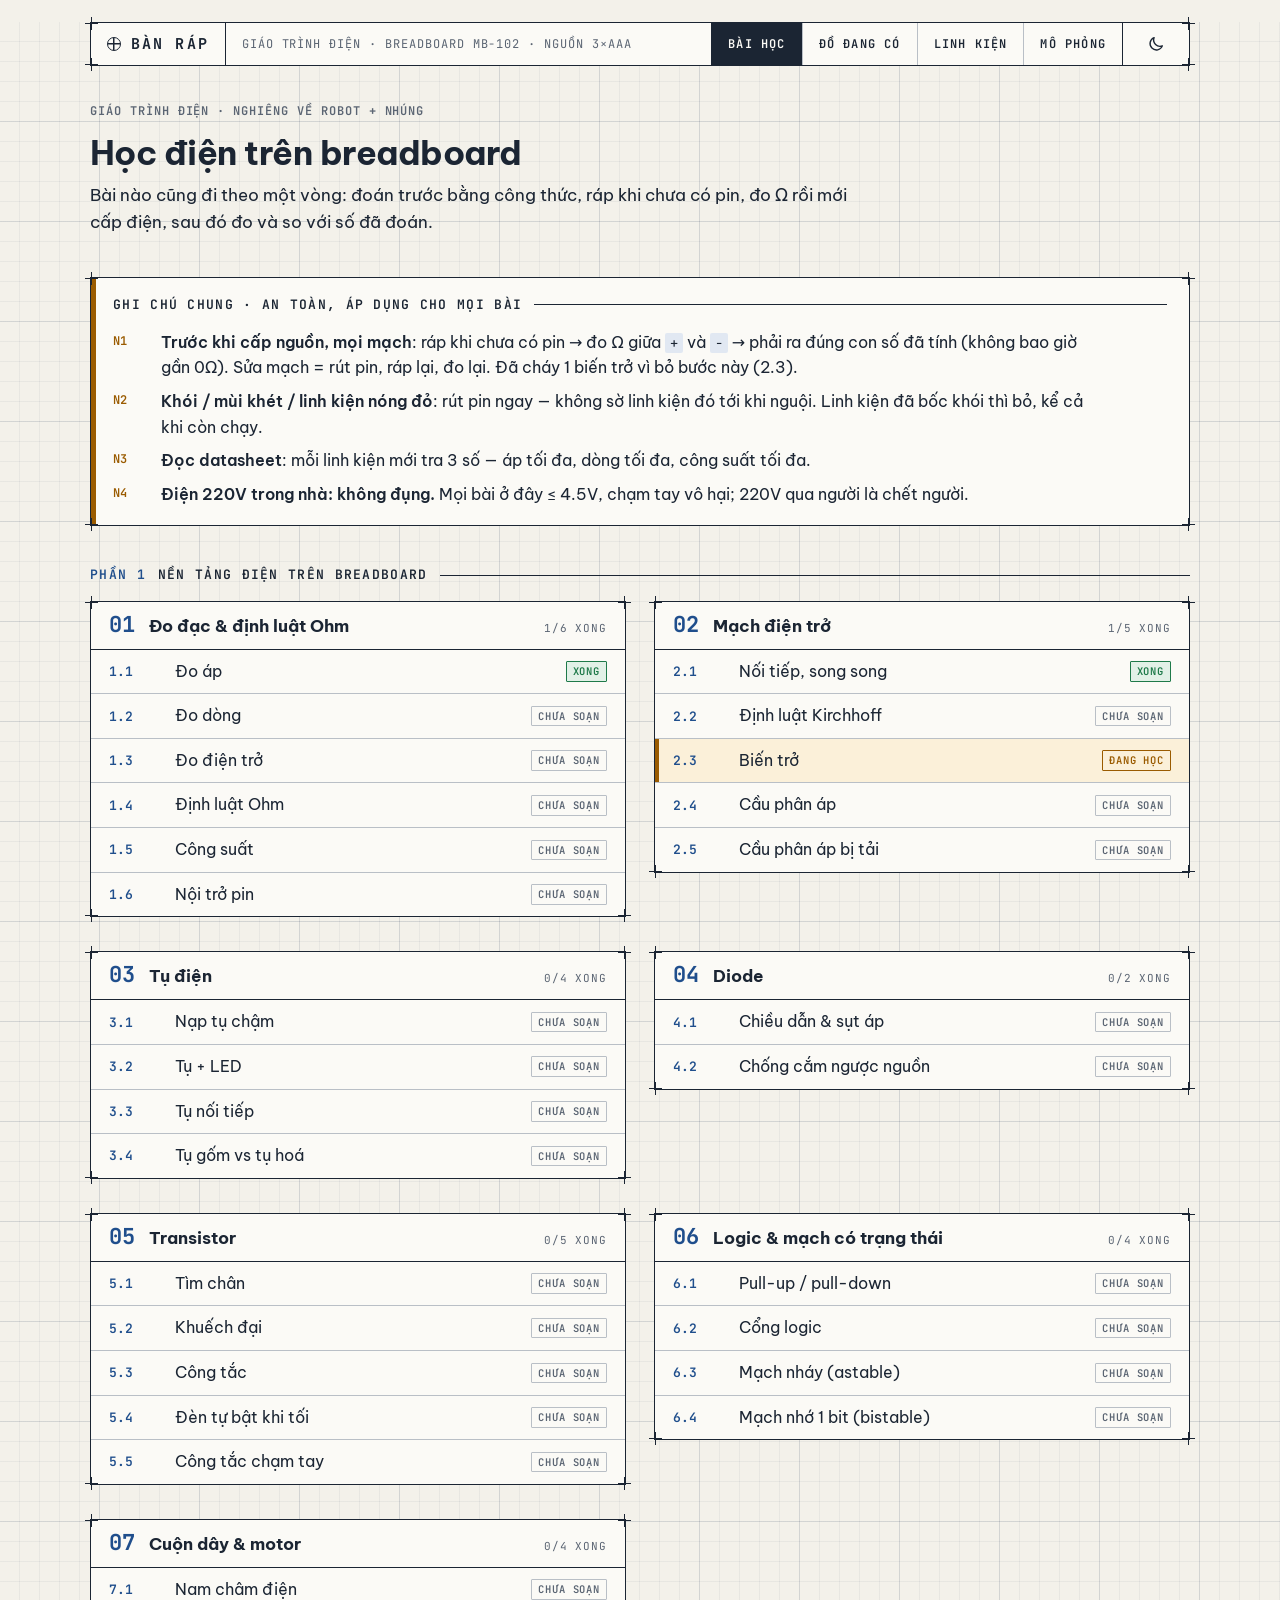
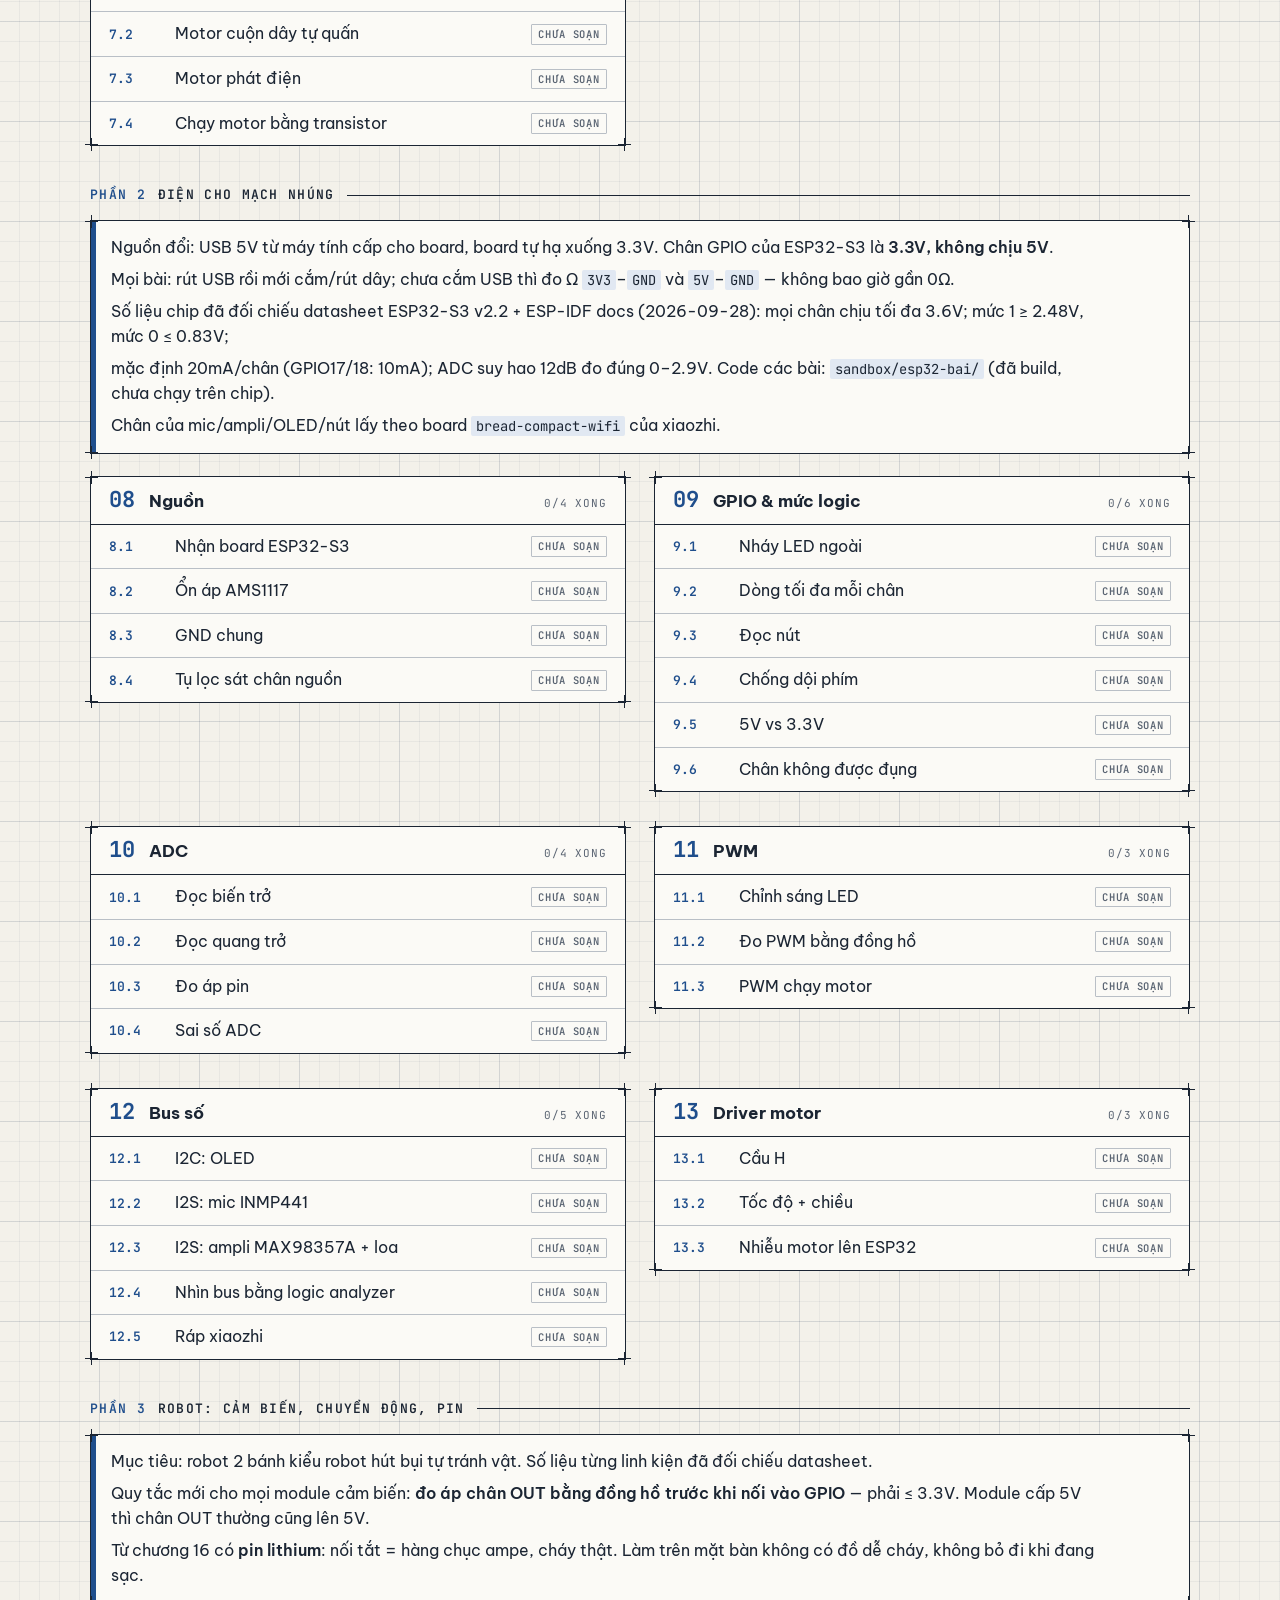
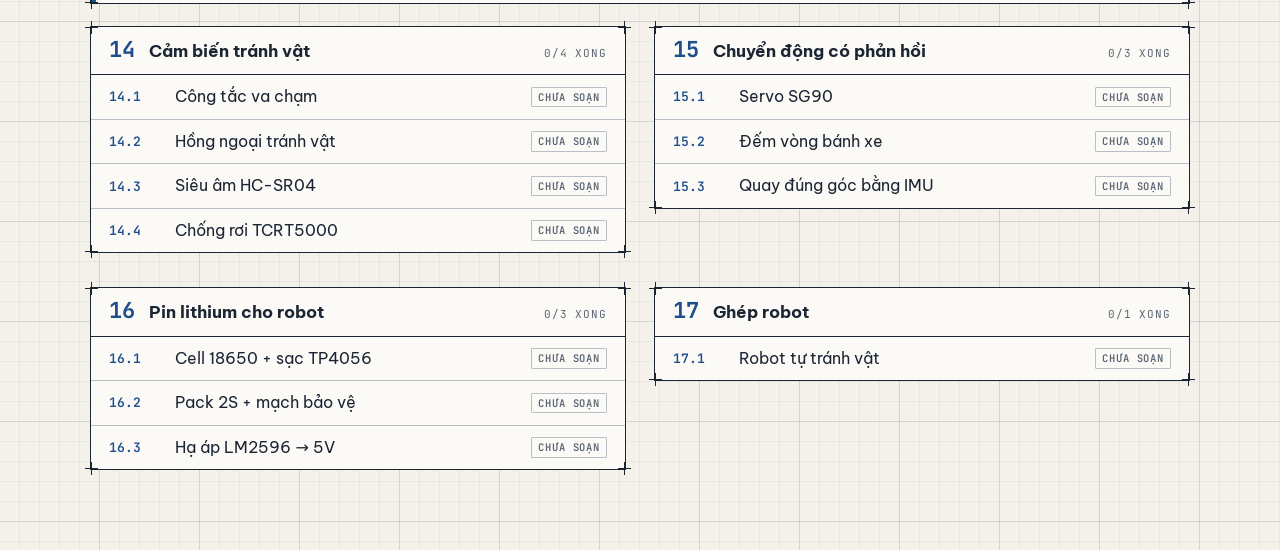
==== commit 95eb3165: "Web: sáng/tối, menu mobile, hỏi trước khi tải PDF; soát hình + lời giảng 66 bài Giao diện (hoc/dau-t" ====
--- a/hoc/index.html
+++ b/hoc/index.html
@@ -24,14 +24,18 @@
 <link rel="preconnect" href="https://fonts.googleapis.com">
 <link rel="stylesheet" href="https://fonts.googleapis.com/css2?family=Be+Vietnam+Pro:wght@400;600;700&family=JetBrains+Mono:wght@400;600&display=swap">
 <link rel="stylesheet" href="style.css">
+<!-- chọn sáng/tối đã ghim (dau-trang.js) phải áp trước khi vẽ, không thì trang nháy nền sáng rồi mới tối -->
+<script>try{var g=localStorage.getItem('banrap.giao-dien');if(g==='light'||g==='dark')document.documentElement.dataset.theme=g}catch(e){}</script>
 </head>
 <body>
 <header class="top to">
   <a href="./" class="logo"><i aria-hidden="true"></i>BÀN RÁP</a>
   <span class="du-an">Giáo trình điện · breadboard MB-102 · nguồn 3×AAA</span>
-  <nav><a href="./" data-r="">Bài học</a><a href="do/" data-r="do">Đồ đang có</a><a href="linh-kien/" data-r="linh-kien">Linh kiện</a><a href="mo-phong/" data-r="mo-phong">Mô phỏng</a></nav>
+  <nav id="nav-chinh"><a href="./" data-r="">Bài học</a><a href="do/" data-r="do">Đồ đang có</a><a href="linh-kien/" data-r="linh-kien">Linh kiện</a><a href="mo-phong/" data-r="mo-phong">Mô phỏng</a></nav>
   <div class="top-phu">
     <span id="luot-xem" class="luot-xem" hidden><svg viewBox="0 0 24 24" aria-hidden="true"><path d="M1.5 12S5.5 4.5 12 4.5 22.5 12 22.5 12 18.5 19.5 12 19.5 1.5 12 1.5 12Z"/><circle cx="12" cy="12" r="3.2"/></svg><b></b><span class="an-chu"> lượt xem</span></span>
+    <button type="button" id="nut-mau" class="nut-dau" aria-label="Giao diện tối" aria-pressed="false"><svg viewBox="0 0 24 24" aria-hidden="true"><path class="mat-troi" d="M12 7a5 5 0 1 0 0 10 5 5 0 0 0 0-10ZM12 1.5v2.5M12 20v2.5M1.5 12H4M20 12h2.5M4.6 4.6l1.8 1.8M17.6 17.6l1.8 1.8M4.6 19.4l1.8-1.8M17.6 6.4l1.8-1.8"/><path class="mat-trang" d="M20.5 14.5A8.5 8.5 0 0 1 9.5 3.5a8.5 8.5 0 1 0 11 11Z"/></svg></button>
+    <button type="button" id="nut-menu" class="nut-dau" aria-label="Menu" aria-expanded="false" aria-controls="nav-chinh"><svg viewBox="0 0 24 24" aria-hidden="true"><path class="ba-gach" d="M3 6h18M3 12h18M3 18h18"/><path class="dau-x" d="M5 5l14 14M19 5L5 19"/></svg></button>
   </div>
 </header>
 <main id="app"><p class="mo">Đang tải…</p></main>
@@ -43,6 +47,7 @@
 <script src="mo-phong.js"></script>
 <script src="mo-phong-ui.js"></script>
 <script src="luu-server.js"></script>
+<script src="dau-trang.js"></script>
 <script src="app.js"></script>
 </body>
 </html>
--- a/hoc/style.css
+++ b/hoc/style.css
@@ -79,9 +79,33 @@
 .luot-xem[hidden]{display:none}
 .luot-xem .an-chu{position:absolute;width:1px;height:1px;overflow:hidden;clip:rect(0 0 0 0)}
 
-/* màn hẹp: logo một hàng, nav xuống hàng dưới và tự xuống dòng thay vì gãy chữ trong từng mục */
-@media (max-width:640px){.top{grid-template-columns:1fr auto}.top nav{grid-column:1/-1;grid-row:2}.top .du-an{display:none}.top>*+*{border-left:0;border-top:1px solid var(--line-dam)}
-  .top nav{flex-wrap:wrap}.top>.top-phu{border-top:0;border-left:1px solid var(--line-dam)}.top nav a{flex:1 1 auto;height:auto;justify-content:center;white-space:nowrap;padding:12px 10px;border-bottom:1px solid var(--line);margin-bottom:-1px}}
+/* nút sáng/tối + nút menu: icon mono, đổi hình theo trạng thái */
+.nut-dau{display:grid;place-items:center;width:34px;height:34px;padding:0;margin:-6px 0;cursor:pointer;color:var(--ink);background:none;border:1px solid transparent;border-radius:1px}
+.nut-dau:hover{border-color:var(--line-dam)}
+.nut-dau:focus-visible{outline:2px solid var(--accent);outline-offset:2px}
+.nut-dau svg{width:18px;height:18px;fill:none;stroke:currentColor;stroke-width:1.8;stroke-linecap:round;stroke-linejoin:round}
+#nut-mau .mat-troi,#nut-mau[aria-pressed="true"] .mat-trang{display:none}
+#nut-mau[aria-pressed="true"] .mat-troi{display:inline}
+#nut-menu{display:none}
+#nut-menu .dau-x,#nut-menu[aria-expanded="true"] .ba-gach{display:none}
+#nut-menu[aria-expanded="true"] .dau-x{display:inline}
+/* Tải PDF (chỉ bản web): tách khỏi các mục điều hướng, bấm vào có hộp hỏi lại (dau-trang.js) */
+.top nav .nav-pdf{color:var(--muted);border-left-style:dashed}
+.top nav .nav-pdf::before{content:"↓";margin-right:6px}
+
+/* màn hẹp: một hàng logo + nút, dính đầu màn khi cuộn; nav gập sau nút ☰, mở ra thành danh sách dọc */
+@media (max-width:640px){
+  .top{grid-template-columns:1fr auto;margin-top:12px;position:sticky;top:0;z-index:20}
+  .top .du-an{display:none}
+  .top>.top-phu{gap:6px;padding:6px 8px}
+  .top-phu .luot-xem{margin-right:6px}
+  #nut-menu{display:grid}
+  .top nav{display:none;grid-column:1/-1;grid-row:2;flex-direction:column;align-items:stretch;border-left:0;border-top:1px solid var(--line-dam)}
+  .top.mo-menu nav{display:flex}
+  .top nav a{height:auto;padding:14px 16px;font-size:13px}
+  .top nav a+a{border-left:0;border-top:1px solid var(--line)}
+  .top nav .nav-pdf{border-top:1px dashed var(--line-dam)}
+}
 
 main{max-width:1100px;margin:0 auto;padding-block:36px 80px;display:flex;flex-direction:column;gap:40px}
 h1{font-size:34px;line-height:1.15;margin:0;text-wrap:balance;letter-spacing:-.015em}
@@ -305,7 +329,7 @@
 .bb-to92{fill:#23282E} .bb-to92-chu{fill:#DDE3E8;font:7.5px var(--mono)}
 .bb-nut{fill:#3B4148;stroke:#15191D} .bb-nut-num{fill:#15191D;stroke:#8A949E} .bb-nut-num.nhan{fill:var(--moi)}
 .bb-nutchu{fill:var(--muted);font:9px var(--mono)}
-.bb-modten{fill:#fff;font:600 10px var(--mono)} .bb-modchan{fill:#fff;font:600 9px var(--mono)}
+.bb-modten{fill:#fff;font:600 10px var(--mono)} .bb-modchan{fill:#fff;font:600 9px var(--mono)} .bb-modso{fill:rgba(255,255,255,.72);font:9px var(--mono)}
 .bb-esp{fill:#1E2328;stroke:#15191D} .bb-usb{fill:#B8BEC4;stroke:#6E767E} .bb-header{fill:#E0B84C}
 .bb-espchan{fill:#fff;font:600 9.5px var(--mono)} .bb-espten{fill:#9AA3AD;font:9px var(--mono)}
 .bb-motor{fill:#B8BEC4;stroke:#6E767E} .bb-truc{fill:#6E767E} .bb-motorchu{fill:#23282E;font:700 14px var(--mono)}
@@ -374,6 +398,14 @@
 @keyframes quay{to{transform:rotate(360deg)}}
 @media (max-width:900px){.mp{grid-template-columns:minmax(0,1fr)}}
 
+/* hộp hỏi lại (tải PDF) */
+.hoi{max-width:min(92vw,440px);padding:20px 22px;color:var(--ink);overflow:visible}
+.hoi::backdrop{background:rgba(11,20,34,.55)}
+.hoi h2{margin-bottom:12px}
+.hoi p{margin:0 0 10px}
+.hoi .do-nut{margin:16px 0 0;justify-content:flex-end}
+.hoi .do-nut .chinh{color:var(--panel);background:var(--ink)}
+
 /* In / xuất PDF (hoc/xuat-pdf.py): nền trắng, bỏ phần bấm được, giữ màu dây/linh kiện vì màu mang nghĩa (+/−).
    "có / thiếu" là đồ của người xem → không in. Bước ráp không bị cắt đôi qua 2 trang. */
 @media print{
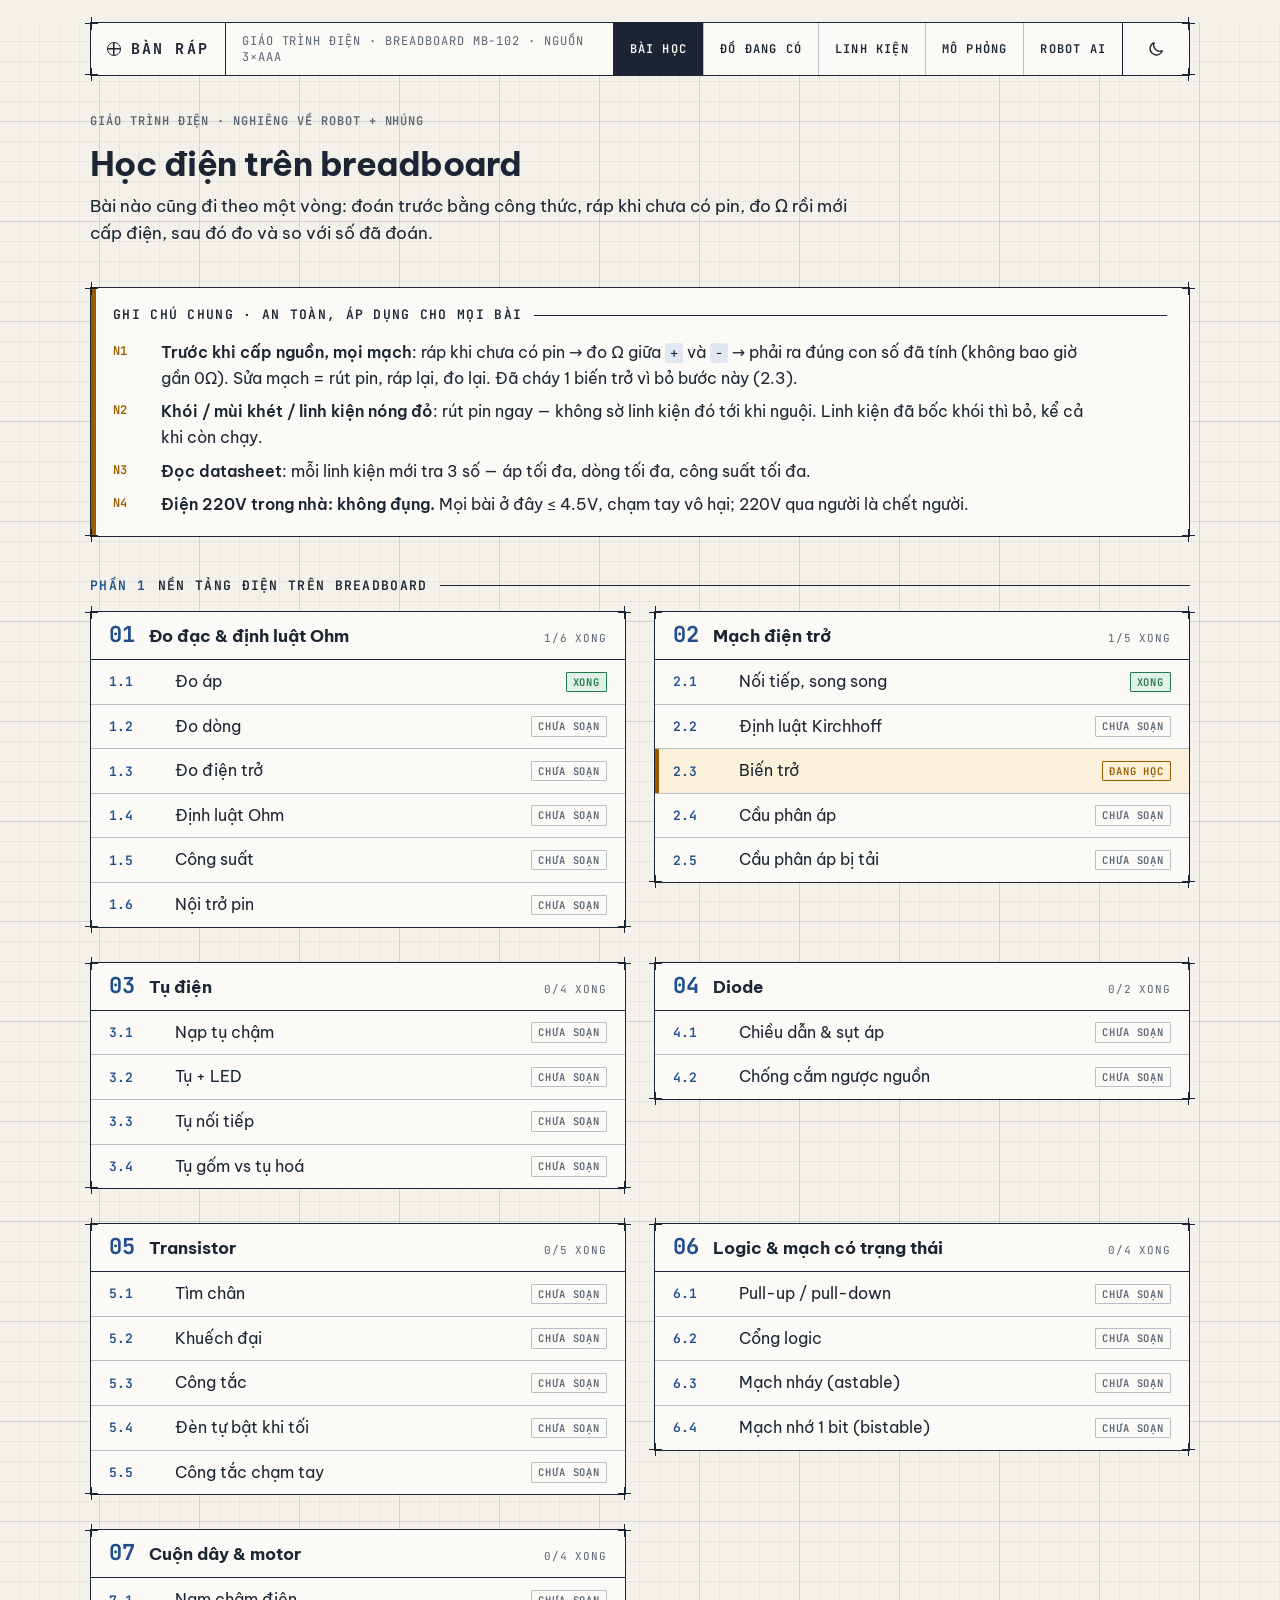
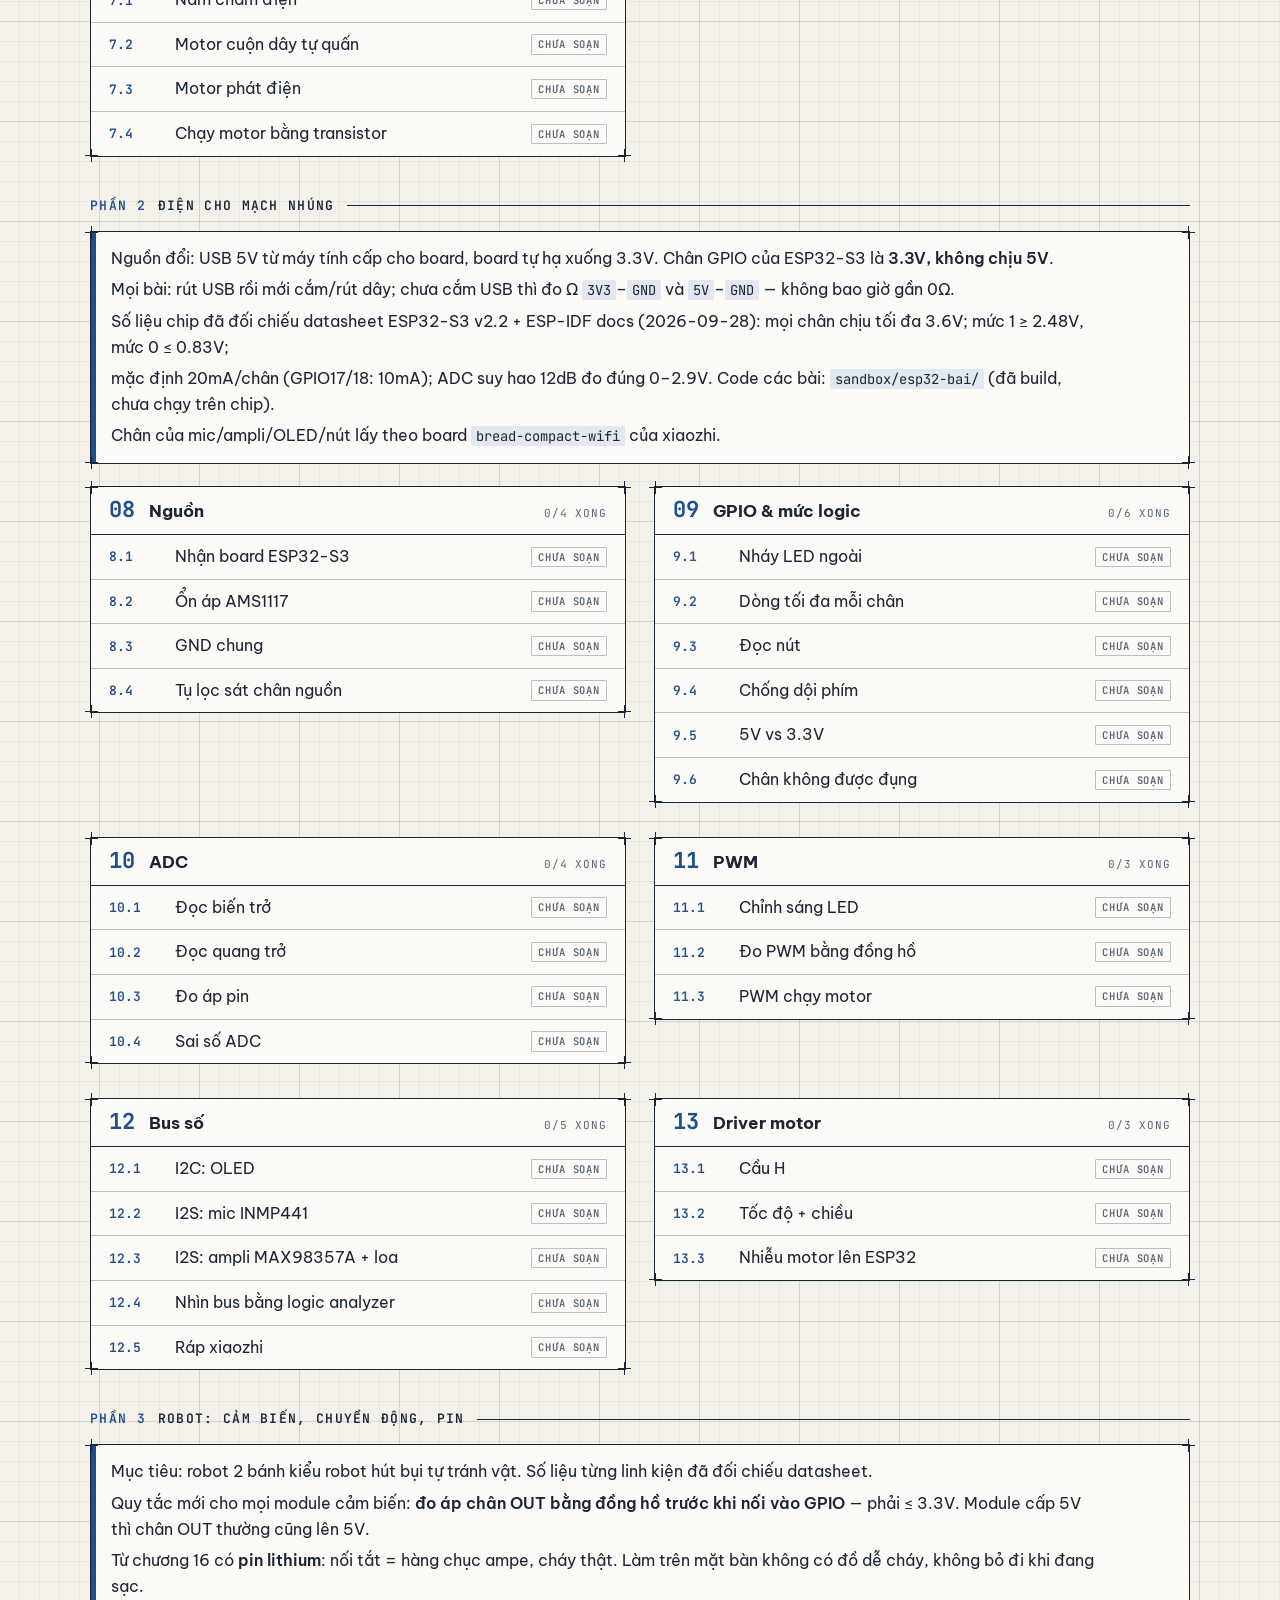
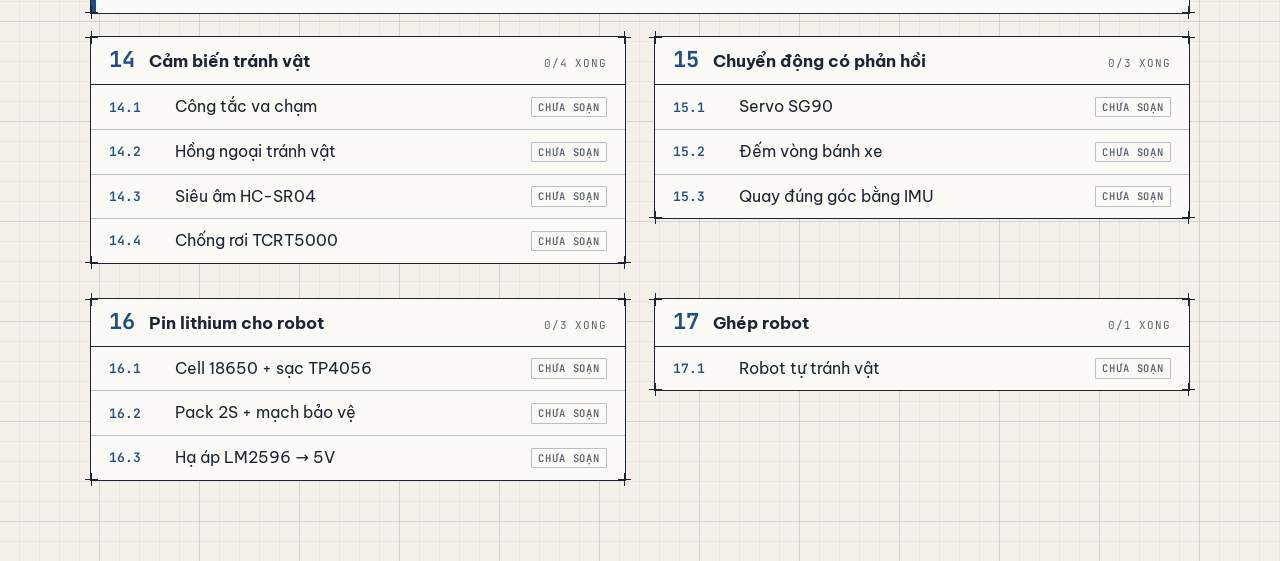
==== commit c8621306: "Web: trang /xiaozhi/ robot AI tự build; README server + sandbox Trang mới gom firmware ares-bread, s" ====
--- a/hoc/index.html
+++ b/hoc/index.html
@@ -31,7 +31,7 @@
 <header class="top to">
   <a href="./" class="logo"><i aria-hidden="true"></i>BÀN RÁP</a>
   <span class="du-an">Giáo trình điện · breadboard MB-102 · nguồn 3×AAA</span>
-  <nav id="nav-chinh"><a href="./" data-r="">Bài học</a><a href="do/" data-r="do">Đồ đang có</a><a href="linh-kien/" data-r="linh-kien">Linh kiện</a><a href="mo-phong/" data-r="mo-phong">Mô phỏng</a></nav>
+  <nav id="nav-chinh"><a href="./" data-r="">Bài học</a><a href="do/" data-r="do">Đồ đang có</a><a href="linh-kien/" data-r="linh-kien">Linh kiện</a><a href="mo-phong/" data-r="mo-phong">Mô phỏng</a><a href="xiaozhi/" data-r="xiaozhi">Robot AI</a></nav>
   <div class="top-phu">
     <span id="luot-xem" class="luot-xem" hidden><svg viewBox="0 0 24 24" aria-hidden="true"><path d="M1.5 12S5.5 4.5 12 4.5 22.5 12 22.5 12 18.5 19.5 12 19.5 1.5 12 1.5 12Z"/><circle cx="12" cy="12" r="3.2"/></svg><b></b><span class="an-chu"> lượt xem</span></span>
     <button type="button" id="nut-mau" class="nut-dau" aria-label="Giao diện tối" aria-pressed="false"><svg viewBox="0 0 24 24" aria-hidden="true"><path class="mat-troi" d="M12 7a5 5 0 1 0 0 10 5 5 0 0 0 0-10ZM12 1.5v2.5M12 20v2.5M1.5 12H4M20 12h2.5M4.6 4.6l1.8 1.8M17.6 17.6l1.8 1.8M4.6 19.4l1.8-1.8M17.6 6.4l1.8-1.8"/><path class="mat-trang" d="M20.5 14.5A8.5 8.5 0 0 1 9.5 3.5a8.5 8.5 0 1 0 11 11Z"/></svg></button>
@@ -46,6 +46,7 @@
 <script src="mua.js"></script>
 <script src="mo-phong.js"></script>
 <script src="mo-phong-ui.js"></script>
+<script src="xiaozhi.js"></script>
 <script src="luu-server.js"></script>
 <script src="dau-trang.js"></script>
 <script src="app.js"></script>
--- a/hoc/style.css
+++ b/hoc/style.css
@@ -338,6 +338,21 @@
 pre.code{font-variant-ligatures:none;margin:0;padding:14px 16px;overflow-x:auto;font:13px/1.5 var(--mono);background:var(--panel);border:1px solid var(--line-dam);white-space:pre}
 .bb-to92-chu-ngoai{fill:var(--ink);font:600 8.5px var(--mono);paint-order:stroke;stroke:var(--board);stroke-width:3px}
 
+/* trang /xiaozhi/ (xiaozhi.js) */
+.xz-tt{display:flex;flex-wrap:wrap;gap:6px 10px;align-items:center;margin:14px 0 0;font-size:14px}
+.xz-hinh img{display:block;width:100%;height:auto;background:#000}
+.xz-hinh figcaption{padding:10px 16px;border-top:1px solid var(--line-dam);font-size:14px;color:var(--muted)}
+.xz-hinh+.mo{margin:10px 0 0}
+.xz-hinh-so .cuon{padding:12px}
+.xz-sodo{display:block;width:100%;min-width:620px;height:auto}
+.xz-hop rect{fill:none;stroke:var(--line-dam);stroke-width:1.5}
+.xz-ten text{fill:var(--ink);font:700 14px var(--mono);text-anchor:middle}
+.xz-chu text{fill:var(--muted);font:13px "Be Vietnam Pro",system-ui,sans-serif;text-anchor:middle}
+.xz-nhan text{fill:var(--accent);font:600 11px var(--mono);text-anchor:middle}
+.xz-day path{stroke:var(--accent);stroke-width:2;fill:none} .xz-mui{fill:var(--accent)}
+.khung+.cuon,.cuon+.mo{margin-top:12px}
+.xz-bang td{font-size:14px} .xz-bang td:first-child{min-width:150px}
+
 /* nút mua (link affiliate, mua.js) */
 .mua{font:600 11px/1 var(--mono);text-transform:uppercase;letter-spacing:.06em;color:#fff;background:#EE4D2D;padding:6px 8px;text-decoration:none;border-radius:2px;white-space:nowrap}
 .lk-the header .mua{margin-left:auto}
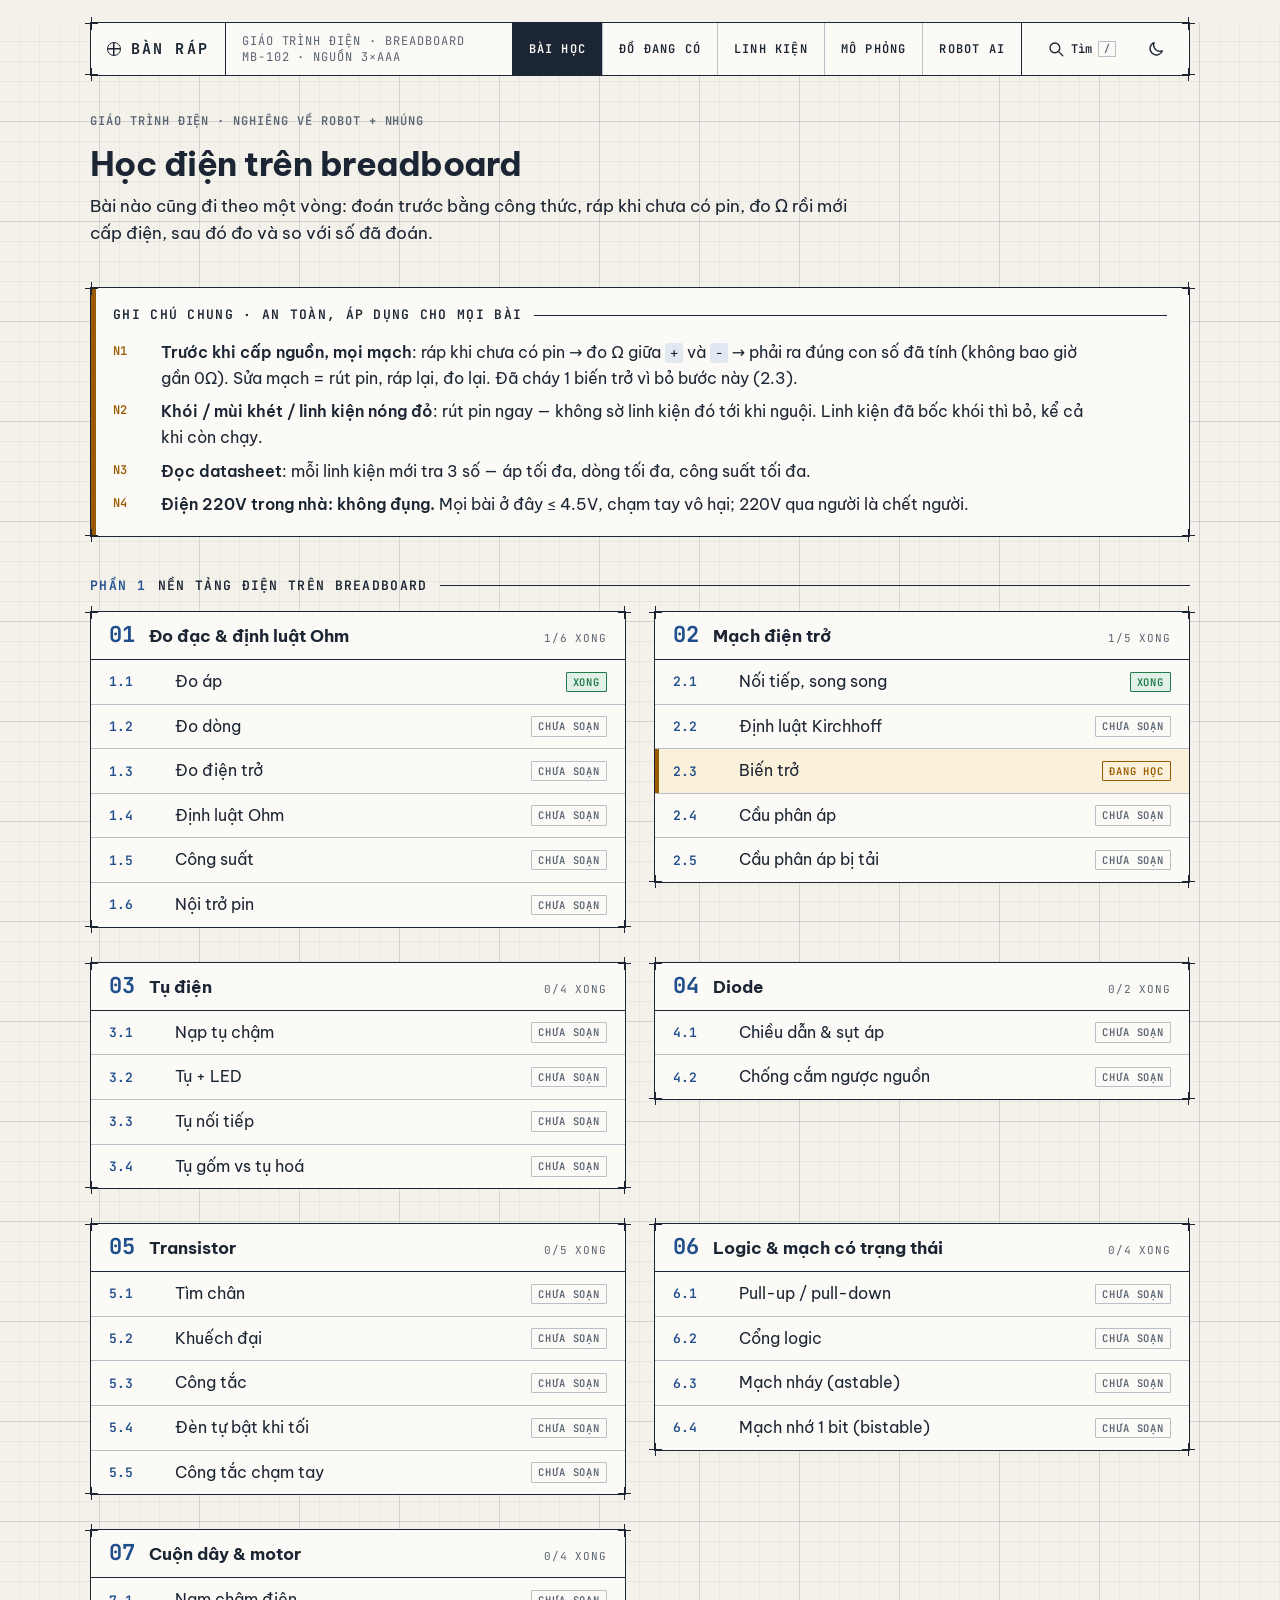
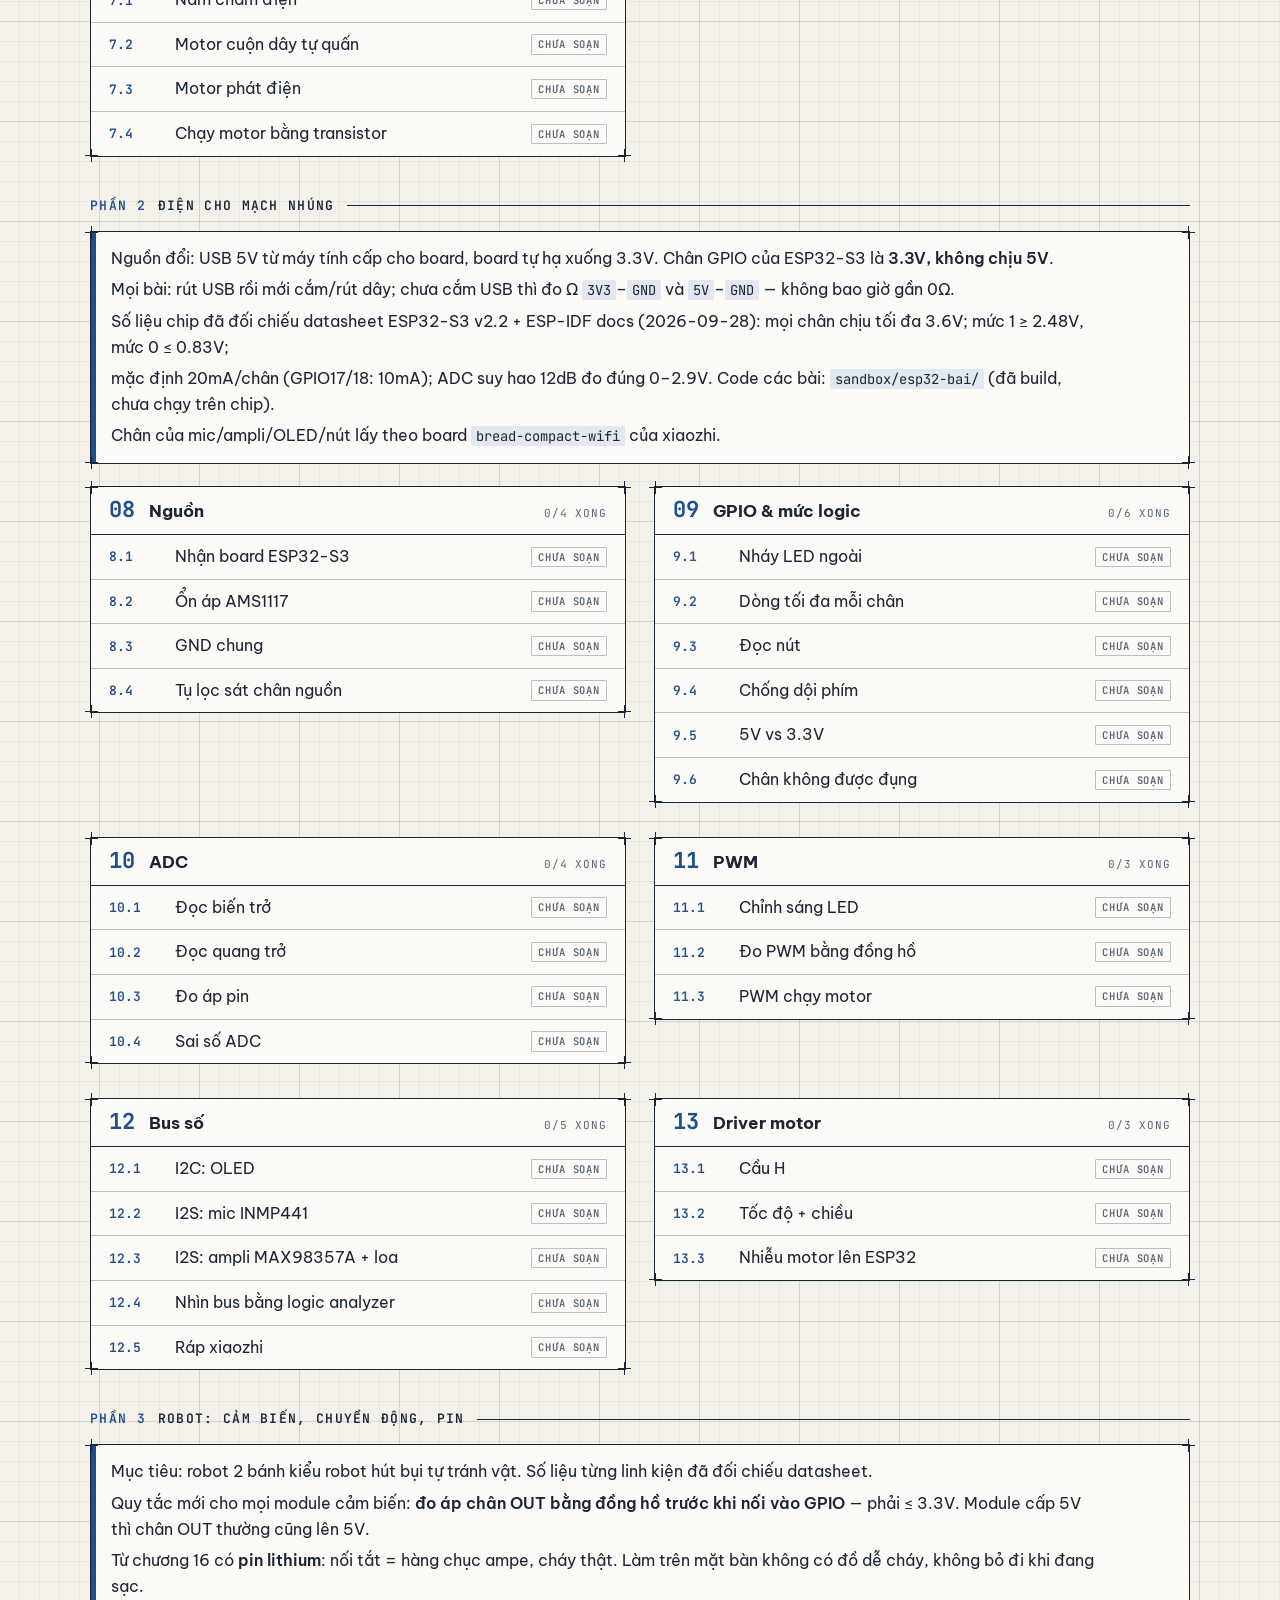
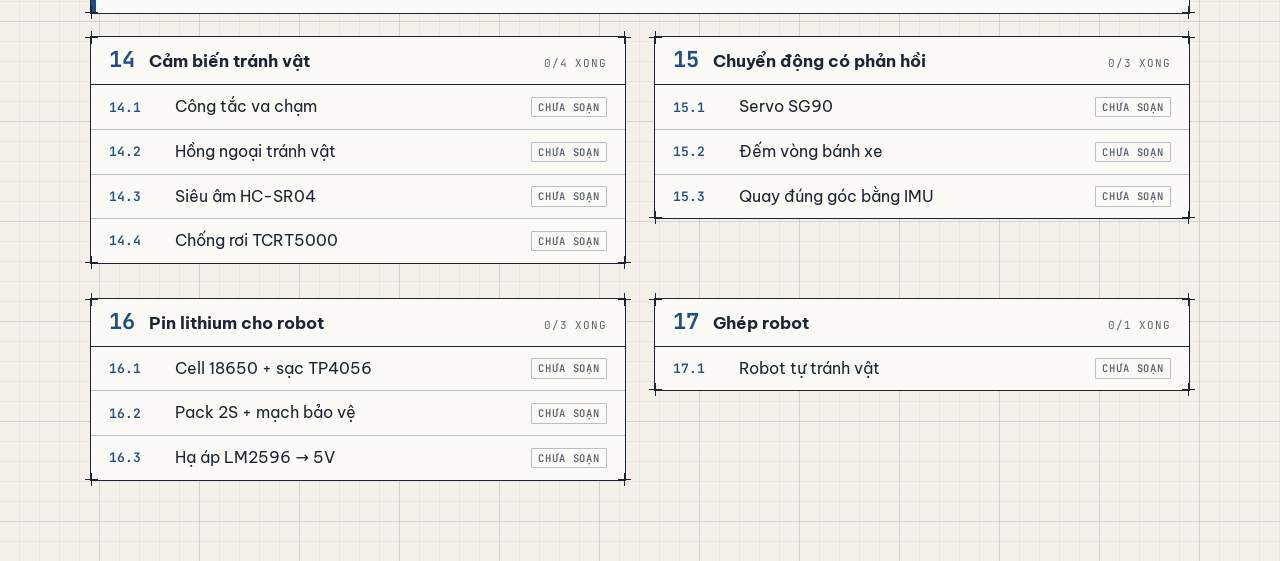
==== commit 810f6409: "Web: linh kiện nhóm theo loại, thêm 23 món, tìm nhanh có hình Thư viện nhóm theo loại đồ (12 nhóm) t" ====
--- a/hoc/index.html
+++ b/hoc/index.html
@@ -34,6 +34,7 @@
   <nav id="nav-chinh"><a href="./" data-r="">Bài học</a><a href="do/" data-r="do">Đồ đang có</a><a href="linh-kien/" data-r="linh-kien">Linh kiện</a><a href="mo-phong/" data-r="mo-phong">Mô phỏng</a><a href="xiaozhi/" data-r="xiaozhi">Robot AI</a></nav>
   <div class="top-phu">
     <span id="luot-xem" class="luot-xem" hidden><svg viewBox="0 0 24 24" aria-hidden="true"><path d="M1.5 12S5.5 4.5 12 4.5 22.5 12 22.5 12 18.5 19.5 12 19.5 1.5 12 1.5 12Z"/><circle cx="12" cy="12" r="3.2"/></svg><b></b><span class="an-chu"> lượt xem</span></span>
+    <button type="button" id="nut-tim" class="nut-dau nut-tim" aria-label="Tìm linh kiện, bài học" title="Tìm (phím /)" hidden><svg viewBox="0 0 24 24" aria-hidden="true"><circle cx="10.5" cy="10.5" r="6.5"/><path d="M15.5 15.5 21 21"/></svg><span class="an-chu">Tìm</span><kbd class="an-chu">/</kbd></button>
     <button type="button" id="nut-mau" class="nut-dau" aria-label="Giao diện tối" aria-pressed="false"><svg viewBox="0 0 24 24" aria-hidden="true"><path class="mat-troi" d="M12 7a5 5 0 1 0 0 10 5 5 0 0 0 0-10ZM12 1.5v2.5M12 20v2.5M1.5 12H4M20 12h2.5M4.6 4.6l1.8 1.8M17.6 17.6l1.8 1.8M4.6 19.4l1.8-1.8M17.6 6.4l1.8-1.8"/><path class="mat-trang" d="M20.5 14.5A8.5 8.5 0 0 1 9.5 3.5a8.5 8.5 0 1 0 11 11Z"/></svg></button>
     <button type="button" id="nut-menu" class="nut-dau" aria-label="Menu" aria-expanded="false" aria-controls="nav-chinh"><svg viewBox="0 0 24 24" aria-hidden="true"><path class="ba-gach" d="M3 6h18M3 12h18M3 18h18"/><path class="dau-x" d="M5 5l14 14M19 5L5 19"/></svg></button>
   </div>
@@ -49,6 +50,7 @@
 <script src="xiaozhi.js"></script>
 <script src="luu-server.js"></script>
 <script src="dau-trang.js"></script>
+<script src="tim-nhanh.js"></script>
 <script src="app.js"></script>
 </body>
 </html>
--- a/hoc/style.css
+++ b/hoc/style.css
@@ -353,6 +353,49 @@
 .khung+.cuon,.cuon+.mo{margin-top:12px}
 .xz-bang td{font-size:14px} .xz-bang td:first-child{min-width:150px}
 
+/* tìm nhanh (tim-nhanh.js) + lọc trên trang thư viện linh kiện */
+.nut-tim{width:auto;gap:6px;padding:0 8px;grid-auto-flow:column;font:600 12px/1 var(--mono)}
+.nut-tim[hidden]{display:none}
+.nut-tim kbd{font:600 10px/1 var(--mono);border:1px solid var(--line);padding:2px 5px;color:var(--muted)}
+@media (max-width:900px){.nut-tim .an-chu{display:none}}
+.tim-hop{width:min(680px,calc(100vw - 24px));max-height:min(78vh,720px);padding:0;margin:8vh auto auto;color:var(--ink);display:none;flex-direction:column}
+.tim-hop[open]{display:flex}
+.tim-hop::backdrop{background:rgba(11,20,34,.55)}
+.tim-dau{display:flex;align-items:center;gap:10px;padding:10px 14px;border-bottom:1px solid var(--line-dam)}
+.tim-dau svg{width:20px;height:20px;flex:none;fill:none;stroke:var(--muted);stroke-width:1.8;stroke-linecap:round}
+.tim-dau input{flex:1;min-width:0;font:16px "Be Vietnam Pro",system-ui,sans-serif;color:var(--ink);background:none;border:0;padding:6px 0}
+.tim-dau input:focus-visible{outline:none}
+.tim-dong{font:600 10px/1 var(--mono);color:var(--muted);background:none;border:1px solid var(--line);padding:4px 6px;cursor:pointer}
+.tim-ds{overflow-y:auto;padding:4px 0 12px}
+.tim-goi{margin:14px 16px;color:var(--muted);font-size:14px}
+.tim-nhan{margin:12px 16px 4px;font:600 10px var(--mono);text-transform:uppercase;letter-spacing:.08em;color:var(--muted)}
+.tim-nhom-nhanh{display:flex;flex-wrap:wrap;gap:6px;padding:0 16px}
+.tim-nhom-nhanh a{font-size:13px;text-decoration:none;border:1px solid var(--line);padding:4px 8px;color:var(--ink)}
+.tim-nhom-nhanh a:hover{border-color:var(--line-dam)}
+.tim-lk,.tim-bai{list-style:none;margin:0;padding:0 8px}
+.tim-ds .tim-lk{display:grid;grid-template-columns:repeat(auto-fill,minmax(min(100%,196px),1fr));gap:4px}
+.tim-lk a,.tim-bai a{display:flex;align-items:center;gap:10px;padding:6px 8px;text-decoration:none;color:var(--ink);border:1px solid transparent}
+.tim-lk a:hover,.tim-bai a:hover,.tim-ds a[aria-selected]{border-color:var(--line-dam);background:var(--accent-bg)}
+.tim-hinh{flex:none;width:72px;background:var(--board);border:1px solid var(--line)}
+.tim-hinh svg.lk-anh{display:block;width:100%;height:auto}
+.tim-hinh :is(.lk-chu,.lk-mo,.lk-canh,.lk-xau,.lk-dan,.lk-cham){display:none}
+.tim-chu{display:flex;flex-direction:column;min-width:0;line-height:1.3}
+.tim-chu b{font-size:14px;font-weight:600}
+.tim-chu .mo{font-size:12px}
+.tim-bai .id{flex:none;min-width:3.2em;font:600 13px var(--mono);color:var(--accent)}
+.lk-cung{display:grid;grid-template-columns:repeat(auto-fill,minmax(min(100%,230px),1fr));gap:6px;padding:0}
+.lk-cung a{border-color:var(--line);background:var(--panel)}
+.lk-cong{display:flex;flex-wrap:wrap;align-items:center;gap:10px 16px;padding:12px 16px;margin:0 0 8px}
+.lk-loc{display:flex;align-items:center;gap:10px;flex:1 1 280px}
+.lk-loc span{font:600 10px var(--mono);text-transform:uppercase;letter-spacing:.08em;color:var(--muted)}
+.lk-loc input{flex:1;min-width:0;font:15px "Be Vietnam Pro",system-ui,sans-serif;color:var(--ink);background:var(--bg);border:1px solid var(--line);padding:7px 10px}
+.lk-chip{display:flex;flex-wrap:wrap;gap:6px;flex-basis:100%}
+.lk-chip button{font:13px "Be Vietnam Pro",system-ui,sans-serif;color:var(--ink);background:none;border:1px solid var(--line);padding:4px 8px;cursor:pointer}
+.lk-chip button:hover{border-color:var(--line-dam)}
+section[data-loai]{scroll-margin-top:16px}
+section[data-loai][hidden],.lk-the[hidden]{display:none}
+@media print{.lk-cong{display:none}}
+
 /* nút mua (link affiliate, mua.js) */
 .mua{font:600 11px/1 var(--mono);text-transform:uppercase;letter-spacing:.06em;color:#fff;background:#EE4D2D;padding:6px 8px;text-decoration:none;border-radius:2px;white-space:nowrap}
 .lk-the header .mua{margin-left:auto}
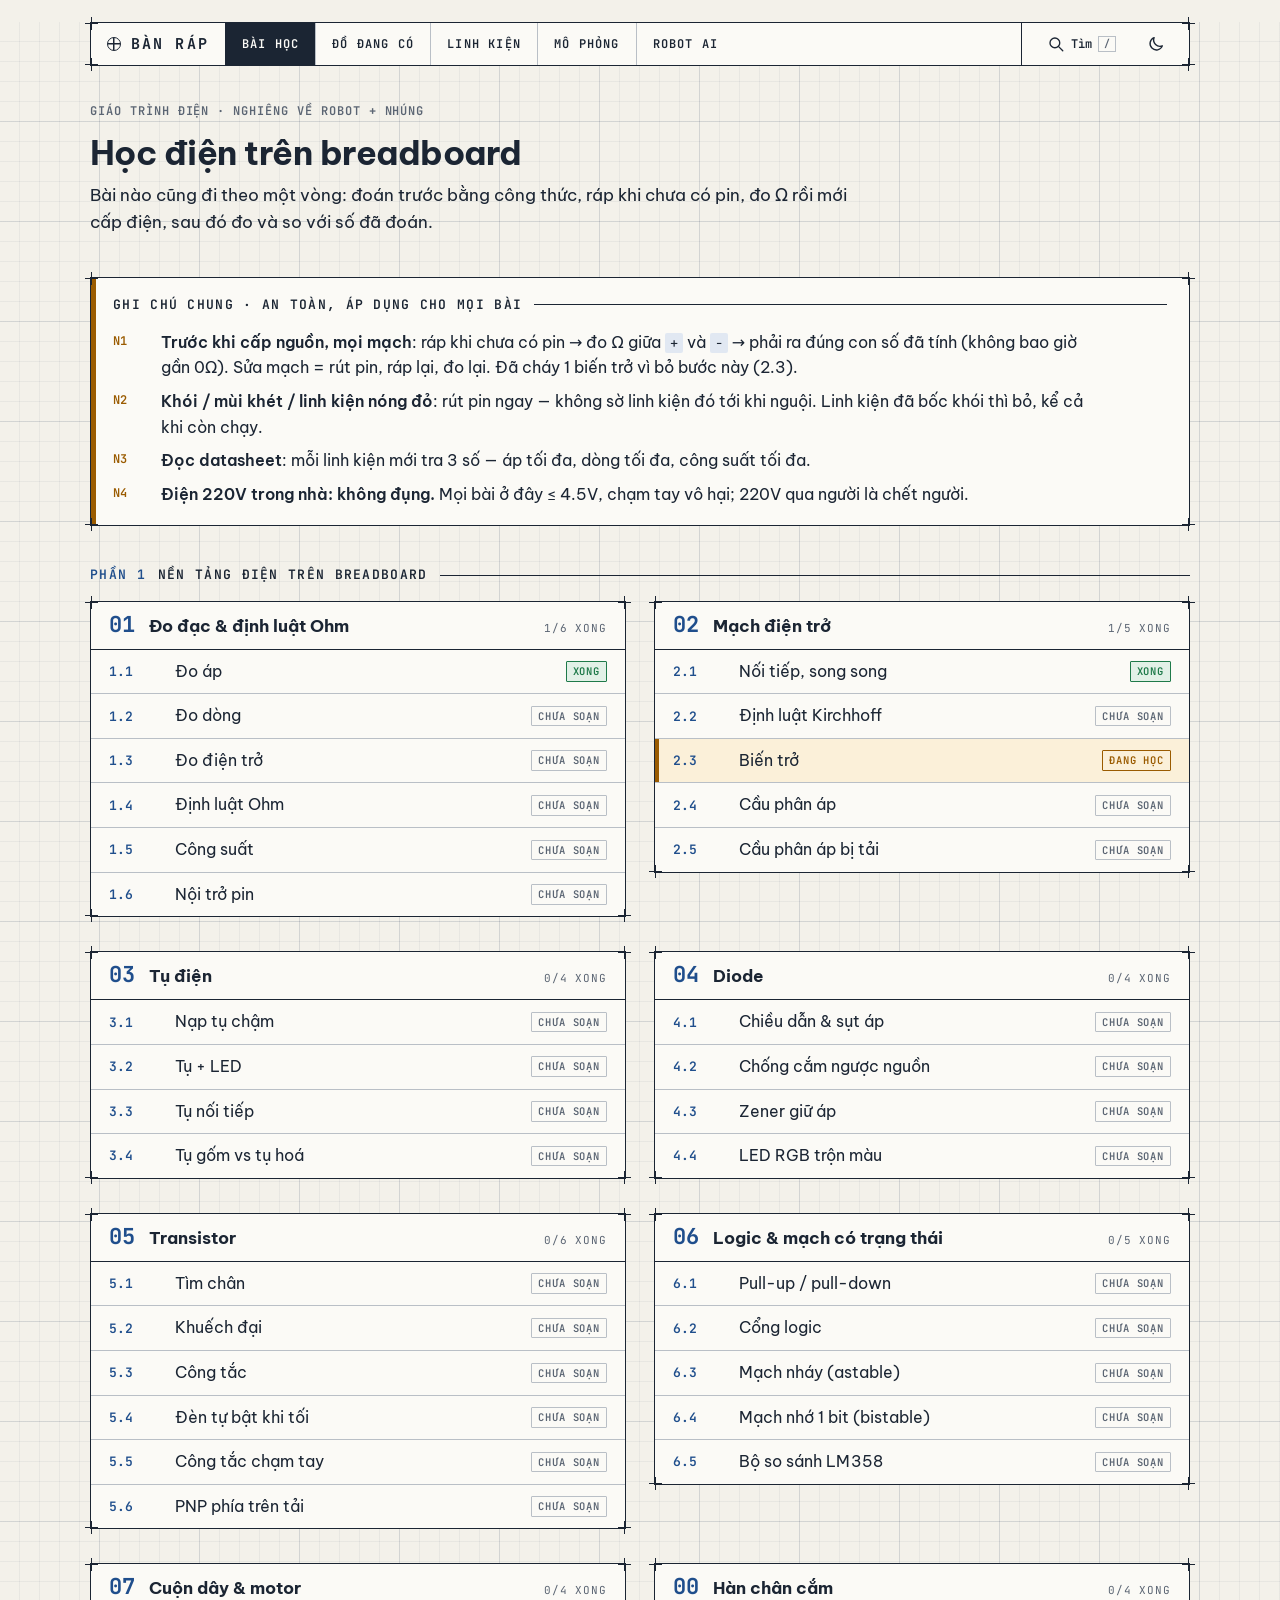
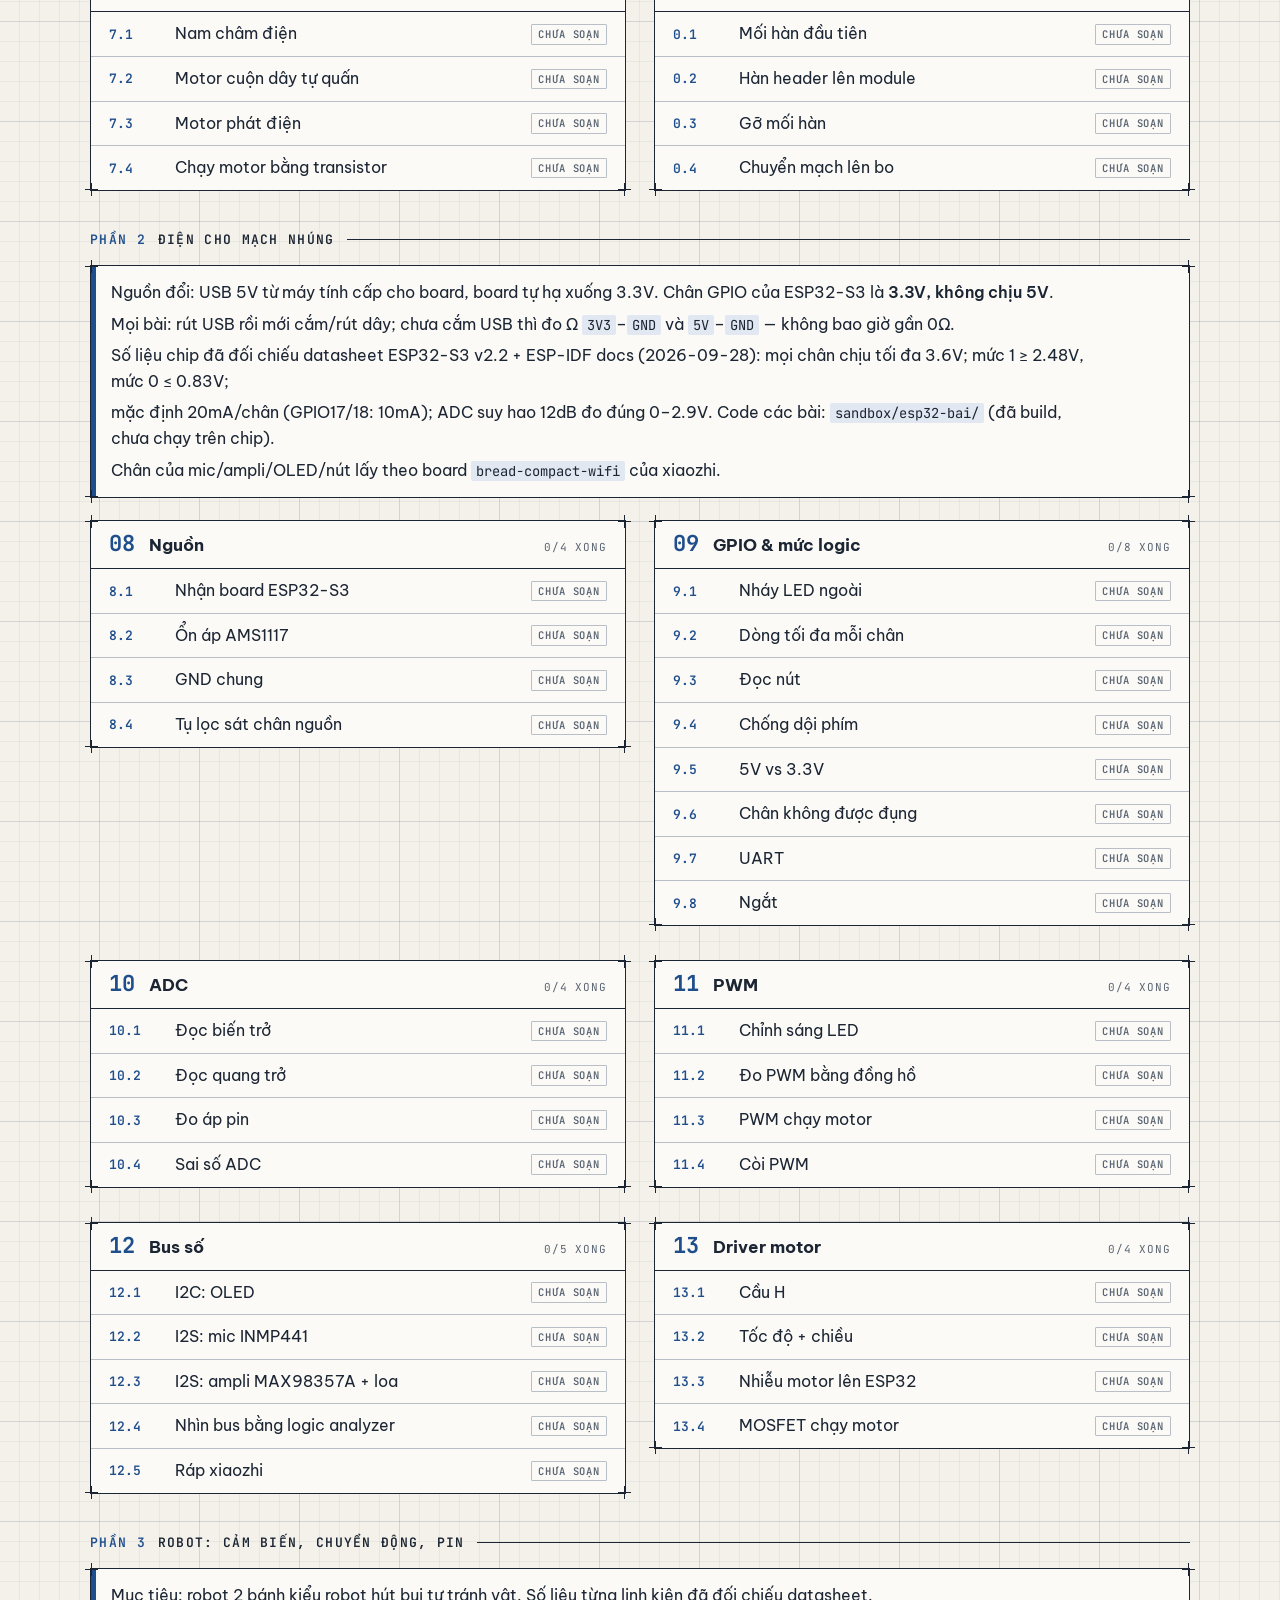
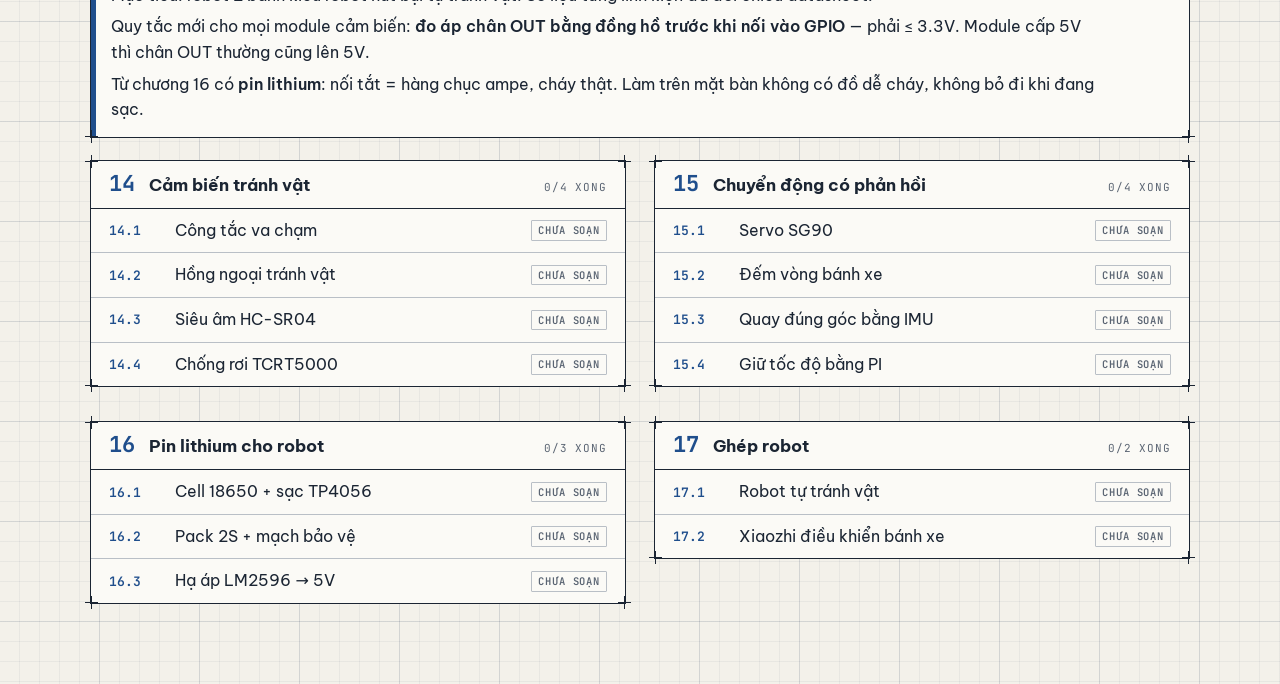
==== commit 44e41c30: "Giáo trình: 14 bài mới, làm dày 66 bài; xiaozhi điều khiển bánh xe qua MCP Bài mới: chương 0 Hàn (0." ====
--- a/hoc/index.html
+++ b/hoc/index.html
@@ -30,7 +30,6 @@
 <body>
 <header class="top to">
   <a href="./" class="logo"><i aria-hidden="true"></i>BÀN RÁP</a>
-  <span class="du-an">Giáo trình điện · breadboard MB-102 · nguồn 3×AAA</span>
   <nav id="nav-chinh"><a href="./" data-r="">Bài học</a><a href="do/" data-r="do">Đồ đang có</a><a href="linh-kien/" data-r="linh-kien">Linh kiện</a><a href="mo-phong/" data-r="mo-phong">Mô phỏng</a><a href="xiaozhi/" data-r="xiaozhi">Robot AI</a></nav>
   <div class="top-phu">
     <span id="luot-xem" class="luot-xem" hidden><svg viewBox="0 0 24 24" aria-hidden="true"><path d="M1.5 12S5.5 4.5 12 4.5 22.5 12 22.5 12 18.5 19.5 12 19.5 1.5 12 1.5 12Z"/><circle cx="12" cy="12" r="3.2"/></svg><b></b><span class="an-chu"> lượt xem</span></span>
--- a/hoc/style.css
+++ b/hoc/style.css
@@ -60,15 +60,14 @@
     linear-gradient(var(--c),var(--c)) 100% calc(100% - 6px)/13px 1px no-repeat,linear-gradient(var(--c),var(--c)) calc(100% - 6px) 100%/1px 13px no-repeat}
 
 /* đầu trang = dải khung tên */
-.top{max-width:1100px;margin:22px auto 0;display:grid;grid-template-columns:auto 1fr auto auto;align-items:stretch}
+.top{max-width:1100px;margin:22px auto 0;display:grid;grid-template-columns:auto 1fr auto;align-items:stretch}
 .top>*{padding:10px 16px;display:flex;align-items:center}
 .top>*+*{border-left:1px solid var(--line-dam)}
 .logo{font:700 15px/1 var(--mono);letter-spacing:.14em;color:var(--ink);text-decoration:none;gap:10px}
 .logo i{display:inline-block;width:14px;height:14px;border:1.5px solid currentColor;border-radius:50%;
   background:linear-gradient(currentColor,currentColor) center/100% 1.5px no-repeat,linear-gradient(90deg,currentColor,currentColor) center/1.5px 100% no-repeat}
-.top .du-an{font:12px/1.35 var(--mono);color:var(--muted);text-transform:uppercase;letter-spacing:.08em}
 .top nav{gap:0;padding:0}
-.top nav a{font:600 12px/1 var(--mono);text-transform:uppercase;letter-spacing:.1em;text-decoration:none;color:var(--ink);padding:0 16px;height:100%;display:flex;align-items:center}
+.top nav a{font:600 12px/1 var(--mono);text-transform:uppercase;letter-spacing:.1em;text-decoration:none;color:var(--ink);padding:0 16px;height:100%;display:flex;align-items:center;white-space:nowrap}
 .top nav a+a{border-left:1px solid var(--line)}
 .top nav a:hover,.top nav a[aria-current]{background:var(--ink);color:var(--panel)}
 /* lượt xem + GitHub, góc phải đầu trang */
@@ -93,10 +92,10 @@
 .top nav .nav-pdf{color:var(--muted);border-left-style:dashed}
 .top nav .nav-pdf::before{content:"↓";margin-right:6px}
 
-/* màn hẹp: một hàng logo + nút, dính đầu màn khi cuộn; nav gập sau nút ☰, mở ra thành danh sách dọc */
-@media (max-width:640px){
+/* màn hẹp: một hàng logo + nút, dính đầu màn khi cuộn; nav gập sau nút ☰, mở ra thành danh sách dọc.
+   1040px: logo + nav (có Tải PDF) + cụm phải cần ~1018px — hẹp hơn là nav bị ép xuống dòng */
+@media (max-width:1040px){
   .top{grid-template-columns:1fr auto;margin-top:12px;position:sticky;top:0;z-index:20}
-  .top .du-an{display:none}
   .top>.top-phu{gap:6px;padding:6px 8px}
   .top-phu .luot-xem{margin-right:6px}
   #nut-menu{display:grid}
@@ -352,6 +351,32 @@
 .xz-day path{stroke:var(--accent);stroke-width:2;fill:none} .xz-mui{fill:var(--accent)}
 .khung+.cuon,.cuon+.mo{margin-top:12px}
 .xz-bang td{font-size:14px} .xz-bang td:first-child{min-width:150px}
+
+/* linh kiện mới trên breadboard (board.js) + phác thảo bo đục lỗ (PB) */
+.bb-ic{fill:#23282E} .bb-ic-khuyet{fill:var(--board)} .bb-ic-cham{fill:#5A626B} .bb-ic-chu{fill:#DDE3E8;font:600 9px var(--mono)}
+.bb-rgb{fill:#F4F5F2;stroke:rgba(0,0,0,.35);opacity:.92} .bb-coi{fill:#1E2226;stroke:#000} .bb-coi-lo{fill:#555}
+.bb-tai{fill:#B8BEC4;stroke:#6E767E}
+svg.pb{display:block;width:100%;min-width:320px;max-width:560px;height:auto;margin:auto}
+.pb-bo{fill:#2E7D5B} .pb-pad{fill:#C9A640} .pb-lo{fill:#0B0F13}
+.pb-mat{fill:var(--muted);font:600 10px var(--mono);letter-spacing:.06em}
+.pb-chan-mo{stroke:#9AA3AD;stroke-width:2;stroke-dasharray:3 3}
+.pb-day{stroke:#D8322A;stroke-width:3.5;fill:none;stroke-linecap:round;stroke-linejoin:round}
+.pb-thiec{stroke:#C8CDD2;stroke-width:5;fill:none;stroke-linecap:round}
+.pb-moi{fill:#D8DDE2;stroke:#8A949E} .pb-moi-von{fill:#AEB5BC;stroke:#6E767E} .pb-moi-lanh{fill:#8E959C;stroke:#5A626B;stroke-dasharray:2 2}
+.pb-cau{stroke:#E5372C;stroke-width:4;stroke-linecap:round}
+.pb-header{fill:#1E2226} .pb-header-mo{fill:none;stroke:#1E2226;stroke-dasharray:3 3}
+.pb-mohan{stroke:#B8BEC4;stroke-width:6;stroke-linecap:round} .pb-mohan-tay{stroke:#2A3440;stroke-width:12;stroke-linecap:round} .pb-mui{fill:#FF7A3D}
+.pb-khoanh{fill:none;stroke:var(--moi);stroke-width:2.5}
+
+/* đào sâu + tự kiểm ở trang bài */
+.sau h3{margin:18px 0 6px;font-size:16px} .sau h3:first-child{margin-top:0}
+.hoi{margin:0;padding:0;list-style:none;counter-reset:hoi}
+.hoi li{counter-increment:hoi;padding:12px 16px;border-top:1px solid var(--line)} .hoi li:first-child{border-top:0}
+.hoi li>p{margin:0}
+.hoi li>p::before{content:counter(hoi) ". ";font:600 13px var(--mono);color:var(--accent)}
+.hoi details{margin-top:6px} .hoi summary{cursor:pointer;font:600 12px var(--mono);color:var(--muted);text-transform:uppercase;letter-spacing:.06em}
+.hoi details>div{margin-top:6px;padding:8px 12px;background:var(--accent-bg)}
+@media print{.hoi details>div{display:block}}
 
 /* tìm nhanh (tim-nhanh.js) + lọc trên trang thư viện linh kiện */
 .nut-tim{width:auto;gap:6px;padding:0 8px;grid-auto-flow:column;font:600 12px/1 var(--mono)}
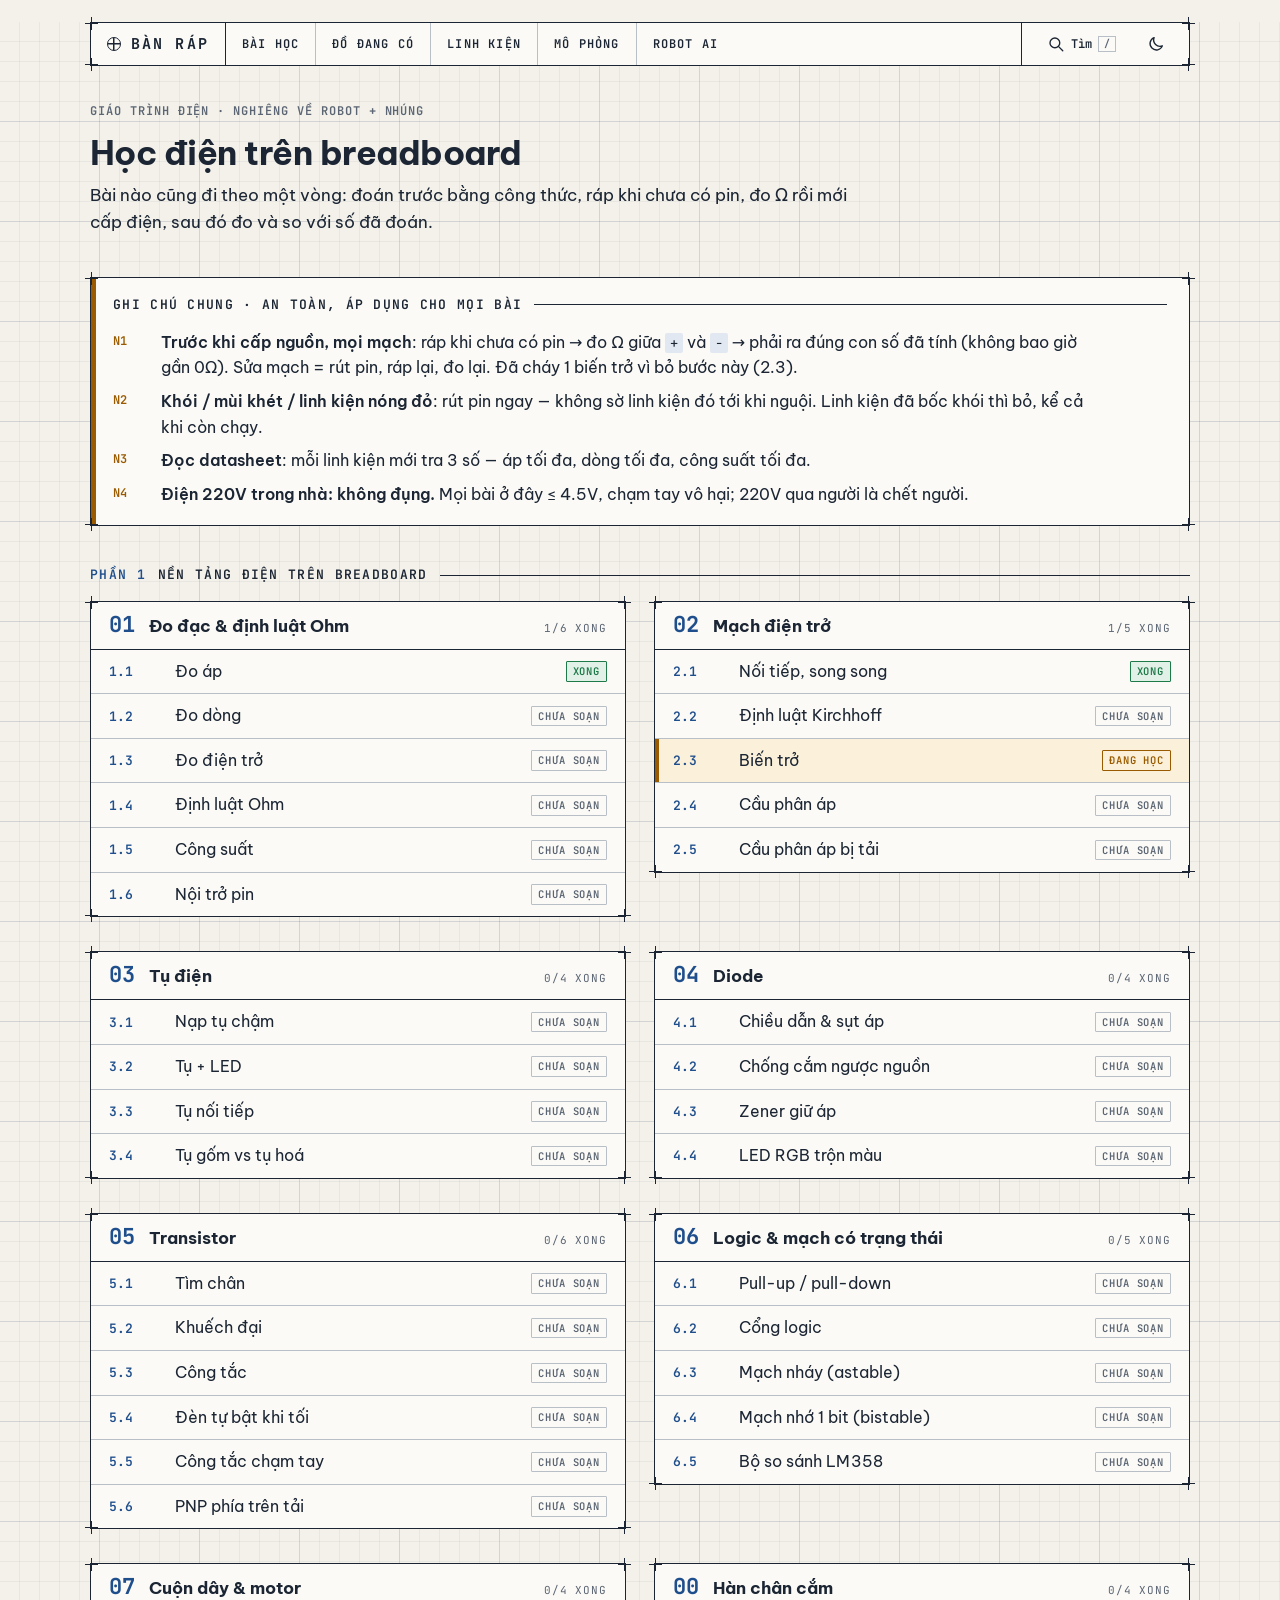
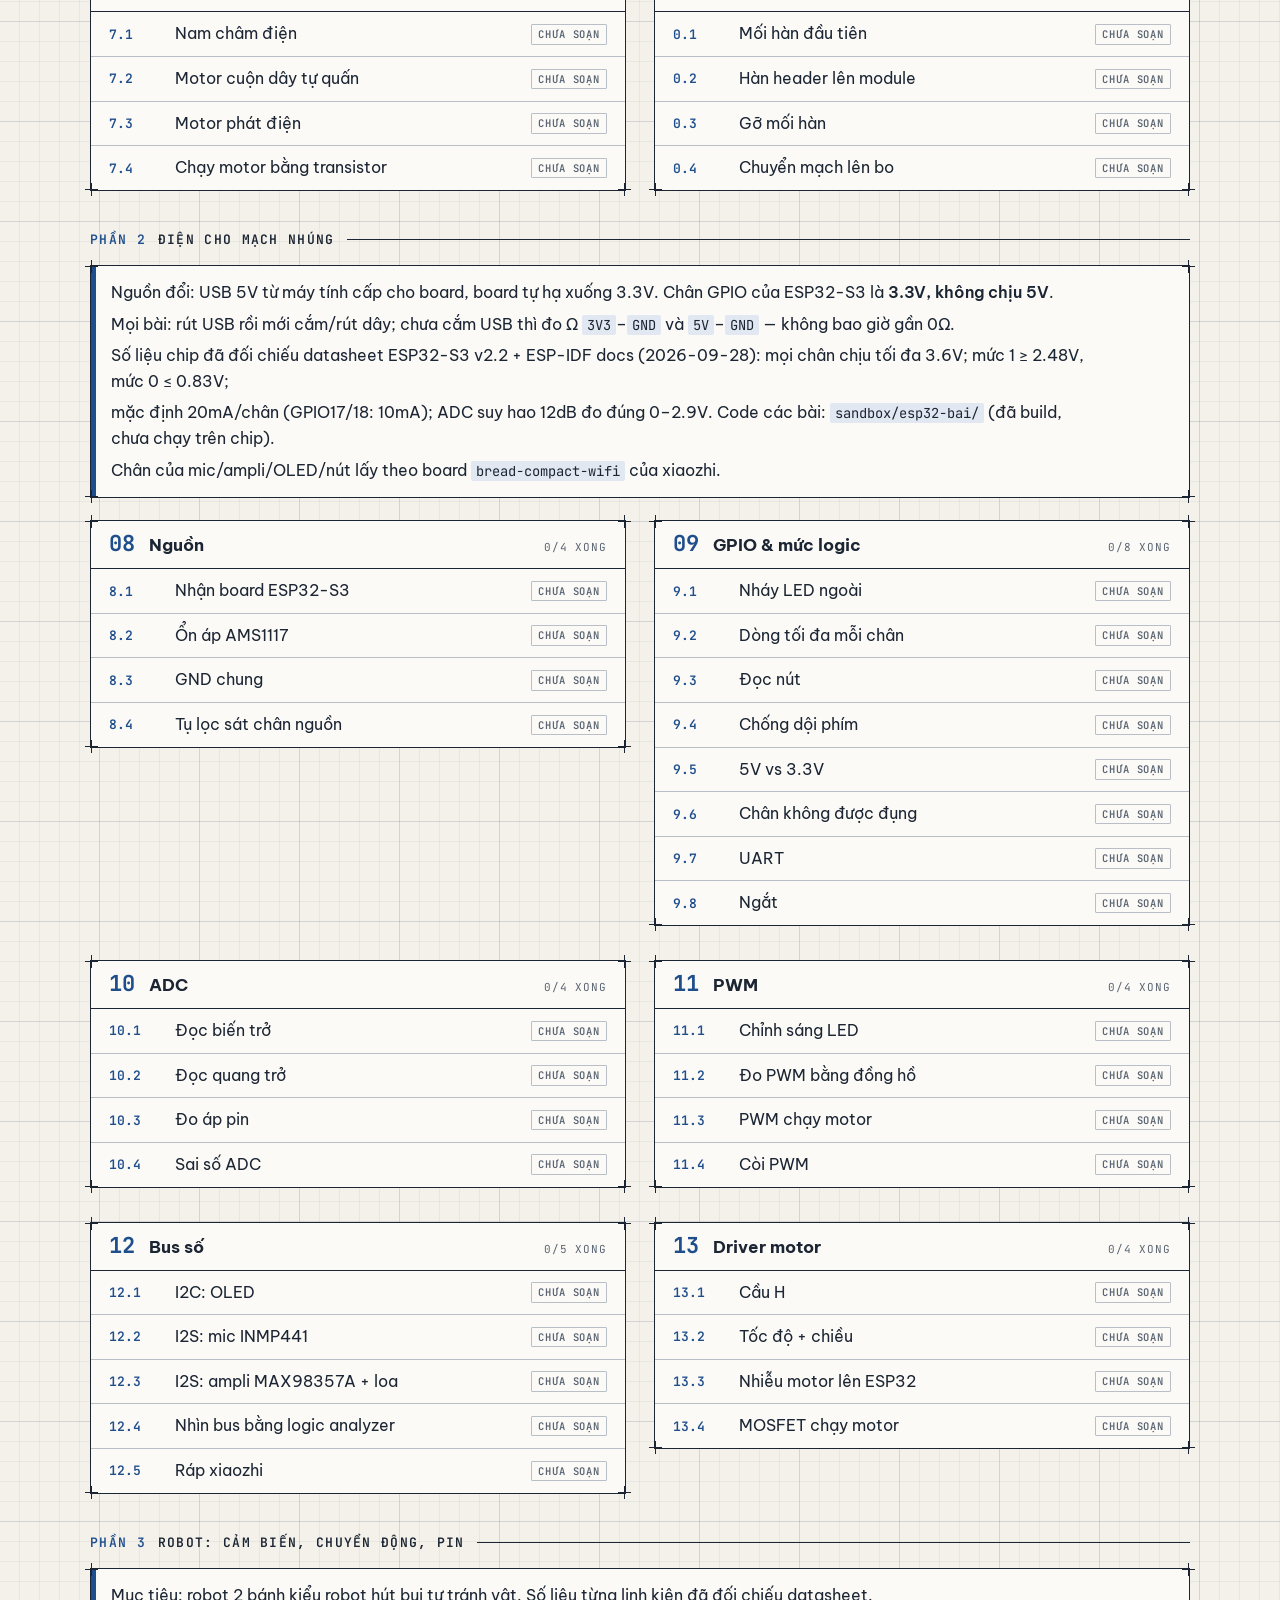
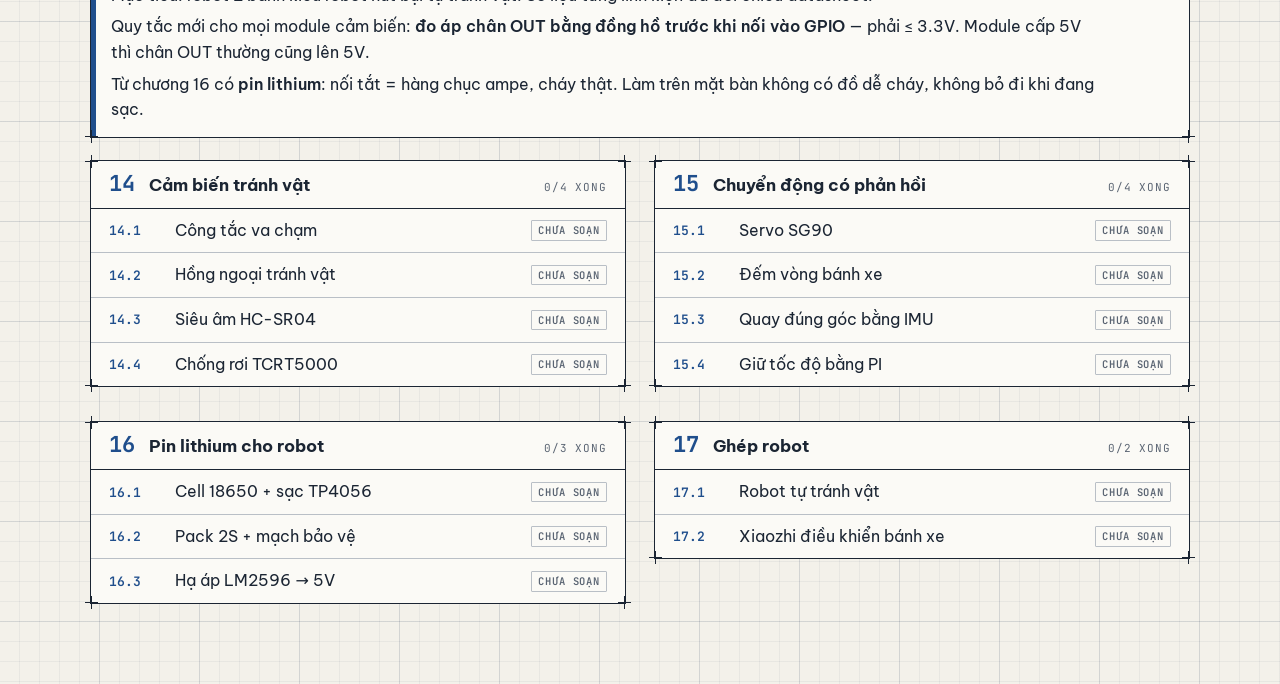
==== commit 3bd64a2d: "Web: trang giới thiệu + chính sách riêng tư, email liên hệ, video ráp thật Chuẩn bị xét lại AdSense " ====
--- a/hoc/index.html
+++ b/hoc/index.html
@@ -12,6 +12,7 @@
 <meta property="og:title" content="Bàn Ráp">
 <meta property="og:description" content="">
 <meta property="og:url" content="">
+<script type="application/ld+json" id="ld"></script>
 <!--/meta-->
 <meta property="og:type" content="website">
 <meta property="og:site_name" content="Bàn Ráp · bibaplay.com">
@@ -20,7 +21,10 @@
 <meta property="og:image:width" content="1200">
 <meta property="og:image:height" content="630">
 <meta name="twitter:card" content="summary_large_image">
-<link rel="icon" href="data:image/svg+xml,%3Csvg xmlns='http://www.w3.org/2000/svg' viewBox='0 0 16 16'%3E%3Crect width='16' height='16' rx='3' fill='%231F4E8C'/%3E%3C/svg%3E">
+<!-- Google chỉ hiện favicon trên kết quả tìm khi là file tải được, cạnh bội số của 48px (không nhận data: URI) -->
+<link rel="icon" href="favicon.ico" sizes="48x48">
+<link rel="icon" href="favicon-96.png" type="image/png" sizes="96x96">
+<link rel="apple-touch-icon" href="apple-touch-icon.png">
 <link rel="preconnect" href="https://fonts.googleapis.com">
 <link rel="stylesheet" href="https://fonts.googleapis.com/css2?family=Be+Vietnam+Pro:wght@400;600;700&family=JetBrains+Mono:wght@400;600&display=swap">
 <link rel="stylesheet" href="style.css">
@@ -47,6 +51,8 @@
 <script src="mo-phong.js"></script>
 <script src="mo-phong-ui.js"></script>
 <script src="xiaozhi.js"></script>
+<script src="trang-phu.js"></script>
+<script src="video.js"></script>
 <script src="luu-server.js"></script>
 <script src="dau-trang.js"></script>
 <script src="tim-nhanh.js"></script>
--- a/hoc/style.css
+++ b/hoc/style.css
@@ -34,7 +34,8 @@
   --warn:#F5BD66; --warn-bg:#3A3018; --bad:#FF9185; --bad-bg:#4A1F24; --ok:#79DBA5; --ok-bg:#133B35;
 }
 *{box-sizing:border-box}
-html{background:var(--bg)}
+/* scroll-padding: header dính (.top) che mất đầu mục khi nhảy tới #neo hoặc scrollIntoView */
+html{background:var(--bg);scroll-padding-top:72px}
 body{margin:0;color:var(--ink);font:16px/1.6 "Be Vietnam Pro",system-ui,sans-serif;padding:0 16px;
   background-color:var(--bg);
   background-image:
@@ -59,8 +60,8 @@
     linear-gradient(var(--c),var(--c)) 0 calc(100% - 6px)/13px 1px no-repeat,linear-gradient(var(--c),var(--c)) 6px 100%/1px 13px no-repeat,
     linear-gradient(var(--c),var(--c)) 100% calc(100% - 6px)/13px 1px no-repeat,linear-gradient(var(--c),var(--c)) calc(100% - 6px) 100%/1px 13px no-repeat}
 
-/* đầu trang = dải khung tên */
-.top{max-width:1100px;margin:22px auto 0;display:grid;grid-template-columns:auto 1fr auto;align-items:stretch}
+/* đầu trang = dải khung tên, dính đầu màn khi cuộn (đứng sau .to trong file để position:sticky thắng position:relative) */
+.top{max-width:1100px;margin:22px auto 0;display:grid;grid-template-columns:auto 1fr auto;align-items:stretch;position:sticky;top:0;z-index:20}
 .top>*{padding:10px 16px;display:flex;align-items:center}
 .top>*+*{border-left:1px solid var(--line-dam)}
 .logo{font:700 15px/1 var(--mono);letter-spacing:.14em;color:var(--ink);text-decoration:none;gap:10px}
@@ -88,6 +89,11 @@
 #nut-menu{display:none}
 #nut-menu .dau-x,#nut-menu[aria-expanded="true"] .ba-gach{display:none}
 #nut-menu[aria-expanded="true"] .dau-x{display:inline}
+/* nút lên đầu trang (dau-trang.js tạo): chỉ hiện khi đã cuộn xa */
+.len-dau{position:fixed;right:max(16px,env(safe-area-inset-right));bottom:max(20px,env(safe-area-inset-bottom));z-index:20;width:44px;height:44px;margin:0;background:var(--panel);border-color:var(--line-dam);opacity:0;visibility:hidden;transform:translateY(8px);transition:opacity .2s,transform .2s,visibility .2s}
+.len-dau.hien{opacity:1;visibility:visible;transform:none}
+.len-dau:hover{background:var(--ink);color:var(--panel)}
+@media (prefers-reduced-motion:reduce){.len-dau{transition:none}}
 /* Tải PDF (chỉ bản web): tách khỏi các mục điều hướng, bấm vào có hộp hỏi lại (dau-trang.js) */
 .top nav .nav-pdf{color:var(--muted);border-left-style:dashed}
 .top nav .nav-pdf::before{content:"↓";margin-right:6px}
@@ -95,7 +101,7 @@
 /* màn hẹp: một hàng logo + nút, dính đầu màn khi cuộn; nav gập sau nút ☰, mở ra thành danh sách dọc.
    1040px: logo + nav (có Tải PDF) + cụm phải cần ~1018px — hẹp hơn là nav bị ép xuống dòng */
 @media (max-width:1040px){
-  .top{grid-template-columns:1fr auto;margin-top:12px;position:sticky;top:0;z-index:20}
+  .top{grid-template-columns:1fr auto;margin-top:12px}
   .top>.top-phu{gap:6px;padding:6px 8px}
   .top-phu .luot-xem{margin-right:6px}
   #nut-menu{display:grid}
@@ -170,8 +176,11 @@
 /* thư viện linh kiện: hình vẽ màu thật, nét chú thích theo màu mực của trang */
 svg.lk-anh{display:block;width:100%;height:auto;color:var(--ink)}
 svg.lk-kh{display:block;width:100%;max-width:200px;height:auto;margin:auto;color:var(--ink)}
-.lk-chan{stroke:#9AA3AD;stroke-width:2.5;fill:none;stroke-linecap:round}
-.lk-dan{stroke:var(--muted);stroke-width:1}
+.lk-chan{stroke:#6B7682;stroke-width:2.5;fill:none;stroke-linecap:round}
+.lk-dan{stroke:var(--ink);stroke-opacity:.75;stroke-width:1.2}
+/* Mảng màu sáng (kim loại, nhựa trắng, thân điện trở…) trên giấy trắng: thêm viền cho khỏi chìm vào nền */
+svg.lk-anh :is([fill="#B8BEC4"],[fill="#C8CDD2"],[fill="#C9CED3"],[fill="#DDE3E8"],[fill="#E8EEF2"],[fill="#E9EDF0"],[fill="#F2F2F2"],[fill="#F3F1EA"],[fill="#D9B98A"],[fill="#E9A96A"],[fill="#A9B8D0"],[fill="#E8C24A"]){stroke:rgba(27,37,51,.7);stroke-width:1}
+svg.lk-anh .bb-lo circle{fill:#5F6A76}
 .lk-cham{fill:var(--ink)}
 .lk-chu,.lk-mo,.lk-canh,.lk-xau{font:10.5px var(--mono);paint-order:stroke;stroke:var(--panel);stroke-width:3px;stroke-linejoin:round}
 .lk-chu{fill:var(--ink)} .lk-mo{fill:var(--muted)} .lk-canh{fill:var(--warn);font-weight:600} .lk-xau{fill:var(--bad);font-weight:600}
@@ -190,7 +199,7 @@
 .lk-the h3{margin:0;font-size:16px;flex:1 1 12em}
 .lk-hinh{display:grid;grid-template-columns:1.7fr 1fr;border-bottom:1px solid var(--line-dam)}
 .lk-hinh.mot{grid-template-columns:1fr}
-.lk-hinh.mot svg.lk-anh{max-width:340px;margin:0 auto}
+.lk-hinh.mot svg.lk-anh{max-width:560px;margin:0 auto}
 .lk-hinh figure{display:flex;flex-direction:column;justify-content:center;padding:10px 12px 0}
 .lk-hinh figure+figure{border-left:1px solid var(--line)}
 .lk-hinh figcaption{font:600 10px var(--mono);text-transform:uppercase;letter-spacing:.08em;color:var(--muted);padding:6px 0 8px;margin-top:auto}
@@ -496,7 +505,8 @@
   *{-webkit-print-color-adjust:exact;print-color-adjust:exact}
   html,body{background:#fff}
   body{background-image:none;padding:0;font-size:13px}
-  .top{margin:0 0 10px}
+  .top{margin:0 0 10px;position:static}
+  .len-dau{display:none}
   .top nav,.dh-bai,.do-nut,.tien-do,.can-chu .pill,.lk-the header .pill,p:has(>#luu),.mp-mo,.top-phu,.mua{display:none}
   main{max-width:none;padding-block:0;gap:22px}
   .lede{font-size:14px}
@@ -515,3 +525,11 @@
 .ghi-ai{max-width:1100px;margin:0 auto 40px;padding:12px 16px;font-size:13.5px;line-height:1.55;color:var(--muted)}
 .ghi-ai b{color:var(--ink)} .ghi-ai p{margin:0 0 4px;max-width:95ch} .ghi-ai p:last-child{margin:0}
 .qr-ung-ho{display:block;margin-top:8px;background:#fff;padding:6px;border-radius:6px}
+
+/* Video ráp thật: ảnh YouTube + nút phát, bấm mới đổi thành iframe (app.js) */
+.video-yt{position:relative;aspect-ratio:16/9;max-width:720px;overflow:hidden;background:#000}
+.video-yt button,.video-yt iframe{display:block;width:100%;height:100%;border:0;padding:0;background:none;cursor:pointer}
+.video-yt img{width:100%;height:100%;object-fit:cover}
+.video-play{position:absolute;left:50%;top:50%;width:68px;height:48px;margin:-24px 0 0 -34px;border-radius:12px;background:rgba(200,0,0,.9)}
+.video-play::after{content:"";position:absolute;left:27px;top:14px;border-style:solid;border-width:10px 0 10px 17px;border-color:transparent transparent transparent #fff}
+.video-yt button:focus-visible{outline:2px solid var(--accent);outline-offset:2px}
